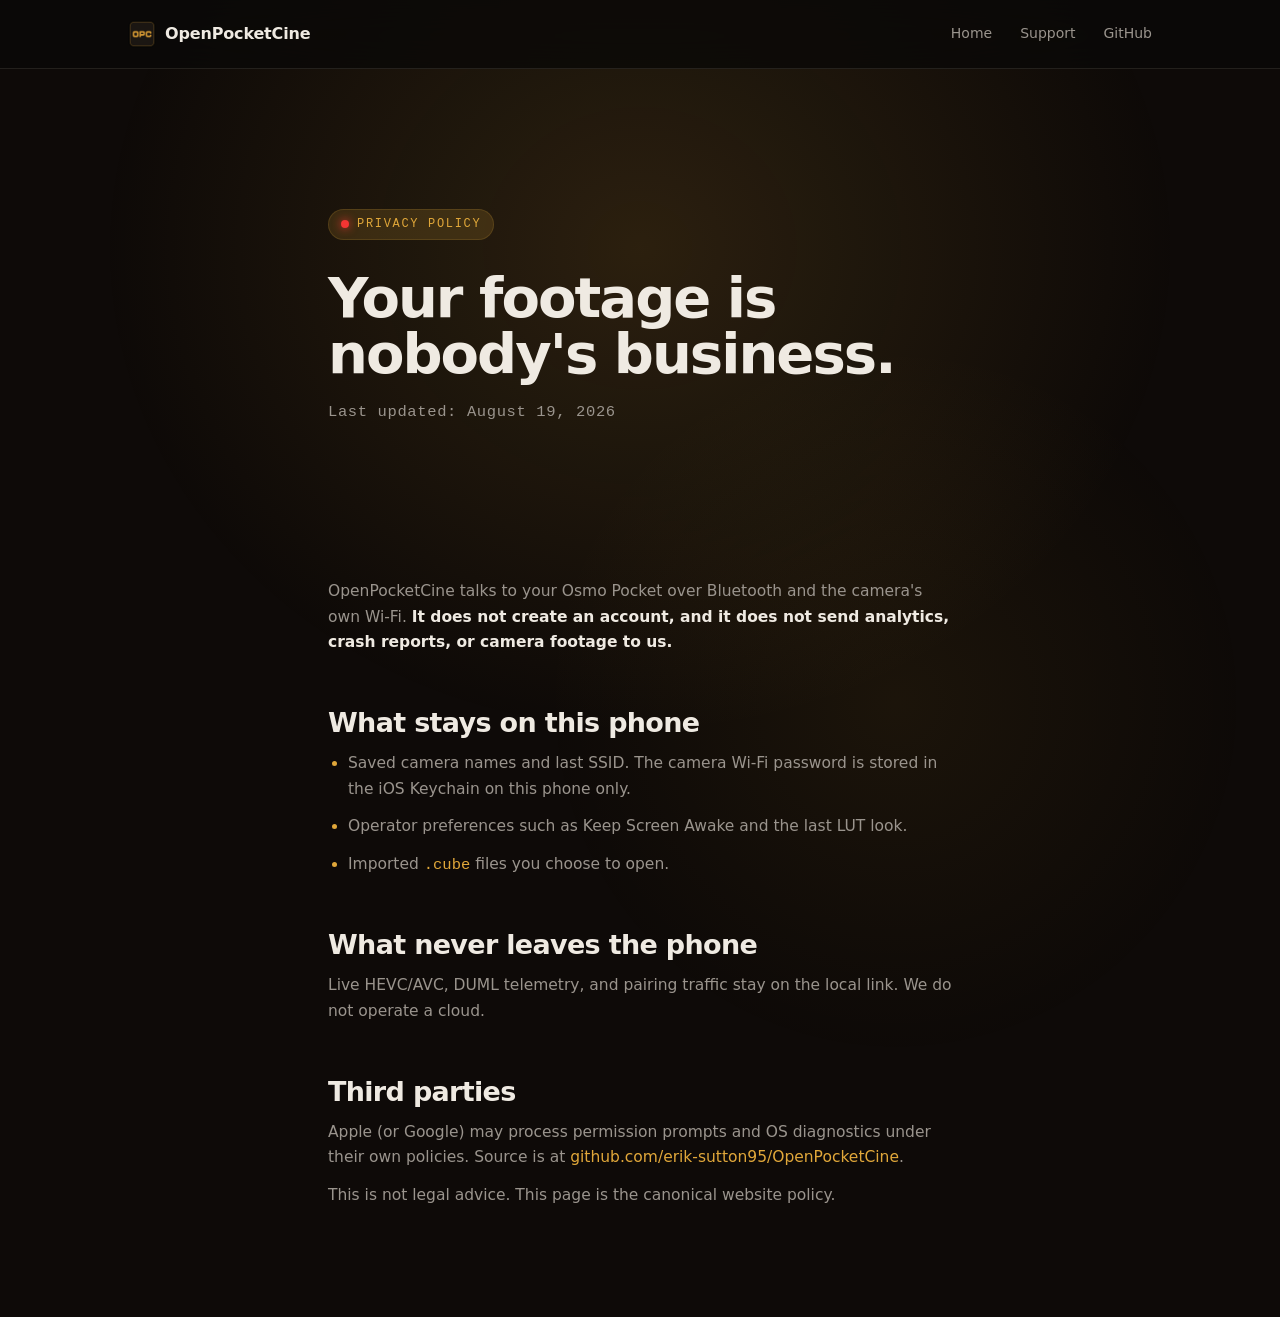
==== site/privacy/index.html @ 82a78d4b "Initial commit Apache-2.0 open-source field monitor for DJI Osmo Pocket cameras. Clean-slate public " ====
<!doctype html>
<html lang="en">
<head>
  <meta charset="utf-8">
  <meta name="viewport" content="width=device-width, initial-scale=1, viewport-fit=cover">
  <title>OpenPocketCine Privacy Policy</title>
  <meta name="description" content="OpenPocketCine collects no personal data and operates no servers. Live view stays on the camera's Wi-Fi.">
  <meta name="theme-color" content="#0A0908">
  <meta name="referrer" content="no-referrer">
  <meta http-equiv="Content-Security-Policy" content="default-src 'self'; style-src 'self' 'unsafe-inline' https://fonts.googleapis.com; font-src https://fonts.gstatic.com; img-src 'self' data:; object-src 'none'; base-uri 'self'; form-action 'none'; upgrade-insecure-requests">
  <link rel="canonical" href="https://openpocketcine.app/privacy/">
  <link rel="icon" href="../assets/icon.png">
  <link rel="preconnect" href="https://fonts.googleapis.com">
  <link rel="preconnect" href="https://fonts.gstatic.com" crossorigin>
  <link href="https://fonts.googleapis.com/css2?family=Geist:wght@400;500;600;700&amp;family=Geist+Mono:wght@400;500&amp;display=swap" rel="stylesheet">
  <link rel="stylesheet" href="../assets/app.css">
  <style>
    .legal-hero { padding: clamp(88px, 12vw, 140px) 0 clamp(28px, 4vw, 44px); }
    .legal-hero h1 { font-size: clamp(34px, 5vw, 56px); margin: 10px 0 18px; }
    .legal-updated { font: 500 13px/1.4 var(--mono); color: var(--faint); letter-spacing: .04em; }
    .legal-article { max-width: 720px; padding-bottom: clamp(64px, 9vw, 110px); }
    .legal-article h2 { font-size: clamp(21px, 2.6vw, 27px); margin: clamp(36px, 5vw, 52px) 0 14px; }
    .legal-article p, .legal-article li { color: var(--muted); font-size: 15.5px; line-height: 1.65; }
    .legal-article p + p { margin-top: 12px; }
    .legal-article strong { color: var(--ink); }
    .legal-article ul { list-style: disc; padding-left: 20px; display: flex; flex-direction: column; gap: 12px; }
    .legal-article li::marker { color: var(--accent); }
    .legal-article a { color: var(--accent); }
  </style>
</head>
<body class="support-page">
  <a class="skip-link" href="#legal-content">Skip to content</a>
  <div class="bg-glow" aria-hidden="true"></div>
  <header class="support-nav">
    <div class="container support-nav__inner">
      <a href="/" class="nav__brand" aria-label="OpenPocketCine home">
        <img src="../assets/icon.png" alt="" width="28" height="28">
        <span>OpenPocketCine</span>
      </a>
      <nav class="support-nav__links" aria-label="Page navigation">
        <a href="/">Home</a>
        <a href="/support/">Support</a>
        <a href="https://github.com/erik-sutton95/OpenPocketCine" target="_blank" rel="noopener">GitHub</a>
      </nav>
    </div>
  </header>
  <main id="legal-content">
    <section class="legal-hero">
      <div class="container legal-article">
        <span class="section-label"><span class="rec-dot"></span> Privacy Policy</span>
        <h1>Your footage is nobody's business.</h1>
        <p class="legal-updated">Last updated: August 19, 2026</p>
      </div>
    </section>
    <div class="container legal-article">
      <p>
        OpenPocketCine talks to your Osmo Pocket over Bluetooth and the camera's own Wi-Fi.
        <strong>It does not create an account, and it does not send analytics, crash reports, or
        camera footage to us.</strong>
      </p>
      <h2>What stays on this phone</h2>
      <ul>
        <li>Saved camera names and last SSID. The camera Wi-Fi password is stored in the iOS Keychain on this phone only.</li>
        <li>Operator preferences such as Keep Screen Awake and the last LUT look.</li>
        <li>Imported <code>.cube</code> files you choose to open.</li>
      </ul>
      <h2>What never leaves the phone</h2>
      <p>
        Live HEVC/AVC, DUML telemetry, and pairing traffic stay on the local link. We do not operate a cloud.
      </p>
      <h2>Third parties</h2>
      <p>
        Apple (or Google) may process permission prompts and OS diagnostics under their own policies.
        Source is at <a href="https://github.com/erik-sutton95/OpenPocketCine">github.com/erik-sutton95/OpenPocketCine</a>.
      </p>
      <p>This is not legal advice. This page is the canonical website policy.</p>
    </div>
  </main>
</body>
</html>
---- site/assets/app.css ----
/* OpenPocketCine landing - brand tokens + base styles.
  Tokens mirror ios/OpenPocketCine/Branding.swift (canonical app brand).
  No build step; this file is served as-is by GitHub Pages. */

:root {
  /* ---- Color (OKLCh, warm charcoal palette) ---- */
  --bg:         oklch(15% 0.009 62);          /* #0A0908 warm charcoal */
  --bg-deep:    oklch(10% 0.009 62);          /* deeper warm - footer */
  --surface:    oklch(23% 0.012 60);          /* #1D1813 card/device bodies */
  --surface-2:  oklch(28% 0.014 60);          /* lighter surface - phone frame */
  --ink:        oklch(94% 0.012 80);          /* #F2ECE2 warm off-white */
  --muted:      oklch(67% 0.013 72);          /* secondary text */
  --faint:      oklch(52% 0.012 68);          /* tertiary text */
  --accent:     #E0A73A;                      /* Pocket gold - SOLID only */
  --accent-soft:rgba(224, 167, 58, 0.16);     /* gold @ 16% - glows, hovers */
  --accent-faint:rgba(224, 167, 58, 0.14);    /* gold @ 14% - ambient glow */
  --rec:        oklch(63% 0.225 27);          /* REC red */

  /* ---- Liquid-glass surfaces ---- */
  --glass:        rgba(22,19,15,0.52);
  --glass-bright: rgba(40,35,28,0.55);
  --hairline:     rgba(247,239,225,0.10);
  --hairline-2:   rgba(247,239,225,0.16);
  --blur:         blur(22px) saturate(1.4);
  --blur-strong:  blur(40px) saturate(1.6);

  /* ---- Type ---- */
  --sans: 'Geist', -apple-system, 'SF Pro Text', system-ui, 'Segoe UI', sans-serif;
  --mono: 'Geist Mono', ui-monospace, 'SF Mono', Menlo, monospace;

  /* ---- Geometry ---- */
  --r-xl: 32px;
  --r-lg: 22px;
  --r-md: 16px;
  --r-sm: 11px;
  --maxw: 1120px;

  /* ---- Easing ---- */
  --ease-out: cubic-bezier(.16, 1, .3, 1);
  --ease-spring: cubic-bezier(.34, 1.56, .64, 1);

  /* ---- Cursor light-check (JS writes --mx/--my as the pointer moves) ---- */
  --mx: 50vw;
  --my: 40vh;
}

/* ---- Reset ---- */
* { box-sizing: border-box; margin: 0; padding: 0; -webkit-tap-highlight-color: transparent; }
/* No CSS smooth scrolling: it fights ScrollTrigger's pin restoration.
  app.js smooth-scrolls anchor jumps instead. */
html {
  width: 100%;
  overflow-x: hidden;
}
body {
  background: var(--bg);
  color: var(--ink);
  font-family: var(--sans);
  line-height: 1.55;
  -webkit-font-smoothing: antialiased;
  -moz-osx-font-smoothing: grayscale;
  width: 100%;
  overflow-x: hidden;
}
img, video, svg { display: block; max-width: 100%; }
a { color: inherit; text-decoration: none; }
:focus-visible { outline: 2px solid var(--accent); outline-offset: 3px; border-radius: 4px; }

/* ---- Ambient backdrop glow ---- */
.bg-glow {
  position: fixed;
  left: 0; top: -30vh;
  width: 100%; height: 180vh;
  background:
    radial-gradient(ellipse 70% 50% at 50% 32%, var(--accent-faint), transparent 60%),
    radial-gradient(ellipse 50% 40% at 70% 60%, oklch(82% 0.155 83 / .06), transparent 55%);
  pointer-events: none;
  z-index: 0;
  will-change: transform;
}

/* ---- Film grain: full-page texture, flickers like print stock ---- */
/* SVG turbulence tile; the flicker comes from stepping the tile offset so the
  pattern jumps discretely - continuous drift reads as sliding, not grain. */
.grain {
  position: fixed; inset: 0;
  background-image: url("data:image/svg+xml,%3Csvg xmlns='http://www.w3.org/2000/svg' width='240' height='240'%3E%3Cfilter id='n'%3E%3CfeTurbulence type='fractalNoise' baseFrequency='0.9' numOctaves='2' stitchTiles='stitch'/%3E%3CfeColorMatrix type='saturate' values='0'/%3E%3C/filter%3E%3Crect width='240' height='240' filter='url(%23n)'/%3E%3C/svg%3E");
  background-size: 240px 240px;
  opacity: 0.055;
  mix-blend-mode: overlay;
  pointer-events: none;
  z-index: 80;
  animation: grain-jump 0.9s steps(6) infinite;
}
@keyframes grain-jump {
  0%   { background-position: 0 0; }
  100% { background-position: 60px -60px; }
}

/* ---- Cursor light-check: a soft gold spot that follows the pointer, like
  sweeping a light over the set. Sits above content but under the nav. ---- */
.spotlight {
  position: fixed; inset: 0;
  background: radial-gradient(560px circle at var(--mx) var(--my),
    oklch(82% 0.155 83 / .07), transparent 70%);
  mix-blend-mode: screen;
  pointer-events: none;
  z-index: 81;
  opacity: 0;
  transition: opacity .6s ease;
}
body.has-pointer .spotlight { opacity: 1; }
@media (prefers-reduced-motion: reduce), (hover: none) {
  .grain { animation: none; }
  .spotlight { display: none; }
}

main,
.footer {
  position: relative;
  z-index: 1;
}

/* ---- Layout primitives ---- */
.container { width: 100%; max-width: var(--maxw); margin: 0 auto; padding: 0 clamp(20px, 5vw, 48px); }
.section { padding: clamp(52px, 7vw, 92px) 0; position: relative; }
.section--spot { padding: clamp(76px, 10vw, 132px) 0; }

/* ---- Typographic scale ---- */
h1 { font-size: clamp(40px, 7vw, 84px); line-height: 1.0; letter-spacing: -0.035em; font-weight: 700; }
h2 { font-size: clamp(30px, 4.5vw, 48px); line-height: 1.08; letter-spacing: -0.025em; font-weight: 700; }
h3 { font-size: clamp(20px, 2.4vw, 26px); line-height: 1.2; letter-spacing: -0.01em; font-weight: 600; }
.lead { font-size: clamp(17px, 2vw, 22px); color: var(--muted); max-width: 52ch; line-height: 1.5; }
.mono { font-family: var(--mono); }

/* ---- Liquid-glass utility ---- */
.glass {
  background: var(--glass);
  backdrop-filter: var(--blur);
  -webkit-backdrop-filter: var(--blur);
  border: 1px solid var(--hairline);
  box-shadow: inset 0 1px 0 rgba(255,255,255,0.06);
}
.glass--bright { background: var(--glass-bright); border-color: var(--hairline-2); }

/* ---- Accent treatments ---- */
.gold { color: var(--accent); }
.gold-glow { box-shadow: 0 0 60px var(--accent-soft); }

/* REC motif - the red dot used before section labels and on device mockups */
.rec-dot {
  display: inline-block; width: 8px; height: 8px; border-radius: 50%;
  background: var(--rec); box-shadow: 0 0 10px var(--rec); vertical-align: middle;
}

/* ---- Section label (small uppercase gold tag with REC dot) ---- */
.section-label {
  display: inline-flex; align-items: center; gap: 8px;
  font-family: var(--mono); font-size: 12px; font-weight: 500;
  letter-spacing: 0.14em; text-transform: uppercase; color: var(--accent);
  padding: 5px 12px; border-radius: 999px; border: 1px solid var(--accent-soft);
  background: var(--accent-soft);
  margin-bottom: 20px;
}

/* ================================================================ */
/* BUTTONS - morphing pills                                          */
/* Primary "arms" like a record button on hover: a REC dot grows in  */
/* and pulses while the pill stretches. Ghost slides its arrow in.   */
/* JS adds a magnetic pull toward the cursor via --tx/--ty.          */
/* ================================================================ */
.btn {
  display: inline-flex; align-items: center; gap: 8px;
  font-weight: 600; font-size: 15px; padding: 12px 22px; border-radius: 999px;
  transition:
    transform .25s var(--ease-spring),
    box-shadow .3s ease,
    background .3s ease,
    border-color .3s ease,
    padding .35s var(--ease-out);
  cursor: pointer; border: none;
  transform: translate(var(--tx, 0), var(--ty, 0));
  will-change: transform;
}
.btn--primary { background: var(--accent); color: #1a1300; }
.btn--primary:hover,
.btn--primary:focus-visible {
  box-shadow: 0 8px 34px var(--accent-soft), 0 0 0 1px oklch(88% 0.16 85);
  background: oklch(86% 0.16 85);
}
.btn--primary:active { transform: translate(var(--tx, 0), var(--ty, 0)) scale(.97); }

/* Reserve the REC dot's space at rest so hover/focus cannot change the pill's
  width and push a neighbouring CTA onto another line on touch browsers. */
.btn__rec {
  width: 10px; height: 10px; border-radius: 50%;
  background: var(--rec);
  opacity: 0;
  transition: opacity .2s ease;
  flex-shrink: 0;
}
.btn--primary:hover .btn__rec,
.btn--primary:focus-visible .btn__rec {
  opacity: 1;
  animation: rec-pulse 1.1s ease-in-out infinite;
}
@keyframes rec-pulse {
  0%, 100% { box-shadow: 0 0 0 0 rgba(220, 60, 40, 0.55); }
  50%      { box-shadow: 0 0 0 6px rgba(220, 60, 40, 0); }
}

.btn--ghost { background: transparent; color: var(--ink); border: 1px solid var(--hairline-2); }
.btn--ghost:hover,
.btn--ghost:focus-visible {
  background: var(--glass);
  backdrop-filter: var(--blur); -webkit-backdrop-filter: var(--blur);
  border-color: var(--accent-soft);
}

/* The arrow is visually hidden at rest, but its width stays reserved for the
  same no-reflow guarantee as the REC dot. */
.btn__arrow {
  display: inline-block;
  width: 1.1em; overflow: hidden;
  opacity: 0;
  transform: translateX(-6px);
  transition: opacity .25s ease, transform .3s var(--ease-out);
}
.btn--ghost:hover .btn__arrow,
.btn--ghost:focus-visible .btn__arrow {
  opacity: 1; transform: translateX(0);
}

/* Unavailable actions keep the pill silhouette while making their release
  status unmistakable. They are spans, so they cannot receive focus or clicks. */
.btn--disabled {
  background: rgba(247,239,225,0.035);
  color: var(--faint);
  border: 1px solid var(--hairline);
  cursor: not-allowed;
  transform: none;
  will-change: auto;
}
.btn--disabled:hover { background: rgba(247,239,225,0.035); border-color: var(--hairline); }
.btn__status {
  padding: 3px 7px;
  border: 1px solid var(--hairline);
  border-radius: 999px;
  color: var(--muted);
  font-family: var(--mono);
  font-size: 9px;
  font-weight: 500;
  letter-spacing: .08em;
  line-height: 1.2;
  text-transform: uppercase;
  white-space: nowrap;
}

@media (prefers-reduced-motion: reduce) {
  .btn, .btn__rec, .btn__arrow { transition: none; }
  .btn--primary:hover .btn__rec { animation: none; }
}

/* ---- Responsive helpers ---- */
.grid { display: grid; gap: 24px; }
@media (min-width: 720px) { .grid--2 { grid-template-columns: 1fr 1fr; } }
@media (min-width: 960px) { .grid--3 { grid-template-columns: repeat(3, 1fr); } }

/* ---- Nav: floating glass pill whose frame dissolves in on scroll ---- */
.nav {
  position: sticky; top: 0; z-index: 90;
  padding: 14px clamp(16px, 4vw, 40px);
  background: transparent;
  border: none;
}
.nav__inner {
  display: flex; align-items: center; justify-content: space-between;
  height: 52px; gap: 16px;
  max-width: var(--maxw); margin: 0 auto;
  position: relative;
  isolation: isolate;
  border-radius: 999px;
  padding: 0 18px;
}
.nav__inner::before {
  content: "";
  position: absolute; inset: 0;
  border-radius: 999px;
  background: var(--glass);
  backdrop-filter: var(--blur);
  -webkit-backdrop-filter: var(--blur);
  border: 1px solid var(--hairline);
  box-shadow: 0 8px 32px rgba(0,0,0,0.35);
  opacity: 0;
  transition: opacity .35s ease;
  z-index: -1;
}
.nav.scrolled .nav__inner::before { opacity: 1; }
@media (prefers-reduced-motion: reduce) {
  .nav__inner::before { transition-duration: .01ms; }
}
.nav__brand { display: flex; align-items: center; gap: 9px; font-weight: 700; letter-spacing: -0.01em; }
.nav__brand img { border-radius: 7px; }
.nav__links { display: none; gap: 24px; font-size: 14px; color: var(--muted); }
.nav__links a { position: relative; transition: color .25s ease; }
.nav__links a::after {
  content: "";
  position: absolute; left: 0; right: 100%; bottom: -4px; height: 1px;
  background: var(--accent);
  transition: right .3s var(--ease-out);
}
.nav__links a:hover { color: var(--ink); }
.nav__links a:hover::after { right: 0; }
.nav__links a,
.nav__cta a { white-space: nowrap; }
.nav__cta { display: flex; align-items: center; gap: 10px; }
.nav__github { font-size: 14px; color: var(--muted); }
.nav__github:hover { color: var(--ink); }
.nav__cta .btn { padding: 9px 16px; font-size: 14px; }
/* The complete desktop navigation needs breathing room around its intrinsic
  labels. Below this point, keep the compact brand + CTA treatment instead of
  letting individual links wrap inside the fixed-height bar. */
@media (min-width: 960px) { .nav__links { display: flex; } }
@media (max-width: 560px) { .nav__github { display: none; } }

/* ---- Footer ---- */
.footer { background: var(--bg-deep); border-top: 1px solid var(--hairline); padding: 48px 0; }
.footer__inner { display: flex; flex-direction: column; gap: 14px; }
.footer__brand { display: flex; align-items: center; gap: 9px; font-weight: 700; }
.footer__brand img { border-radius: 6px; }
.footer__meta { color: var(--muted); font-size: 14px; }
.footer__meta a:hover { color: var(--ink); }
.footer__disclaimer { color: var(--faint); font-size: 12px; line-height: 1.5; max-width: 70ch; }

/* ================================================================ */
/* SUPPORT CENTER - calm, article-first companion to the landing    */
/* ================================================================ */
.skip-link {
  position: fixed; left: 16px; top: 12px; z-index: 200;
  padding: 10px 14px; border-radius: var(--r-sm);
  background: var(--accent); color: var(--bg); font-weight: 700;
  transform: translateY(-160%); transition: transform .2s ease;
}
.skip-link:focus { transform: translateY(0); }
.support-page { scroll-behavior: smooth; }
.support-page main { overflow: hidden; }
.support-page code { font-family: var(--mono); color: var(--accent); }
.support-nav {
  position: sticky; top: 0; z-index: 100;
  background: rgba(10,9,8,.82); border-bottom: 1px solid var(--hairline);
  backdrop-filter: var(--blur); -webkit-backdrop-filter: var(--blur);
}
.support-nav__inner { min-height: 68px; display: flex; align-items: center; justify-content: space-between; gap: 20px; }
.support-nav__links { display: flex; align-items: center; gap: clamp(14px, 2.5vw, 28px); color: var(--muted); font-size: 14px; font-weight: 500; }
.support-nav__links > a:not(.btn):hover { color: var(--ink); }
.support-nav__links .btn { min-height: 40px; padding: 9px 16px; }
.support-hero { padding: clamp(88px, 12vw, 150px) 0 clamp(70px, 9vw, 110px); text-align: center; }
.support-hero__inner { display: flex; flex-direction: column; align-items: center; }
.support-hero h1 { margin: 10px 0 22px; max-width: 12ch; text-wrap: balance; }
.support-hero .lead { max-width: 68ch; }
.support-notice, .support-note {
  margin-top: 30px; max-width: 76ch; padding: 16px 18px;
  border: 1px solid var(--hairline-2); border-radius: var(--r-md);
  background: rgba(255,255,255,.025); color: var(--muted); font-size: 14px;
}
.support-notice strong, .support-note strong { color: var(--ink); }
.support-section { position: relative; padding: clamp(72px, 10vw, 120px) 0; border-top: 1px solid var(--hairline); scroll-margin-top: 68px; }
.support-section--compact { padding-top: clamp(52px, 7vw, 84px); }
.support-heading { margin-bottom: clamp(30px, 5vw, 52px); }
.support-heading h2 { margin: 7px 0 14px; max-width: 18ch; }
.support-heading .lead { max-width: 64ch; }
.support-grid { display: grid; grid-template-columns: repeat(3, minmax(0, 1fr)); gap: 14px; }
.support-card { padding: 22px; border-radius: var(--r-md); min-height: 190px; display: flex; flex-direction: column; transition: transform .25s var(--ease-out), border-color .25s ease; }
.support-card:hover { transform: translateY(-3px); border-color: var(--hairline-2); }
.support-card > span { color: var(--accent); font: 500 12px/1 var(--mono); letter-spacing: .1em; }
.support-card h3 { margin: auto 0 8px; }
.support-card p { color: var(--muted); font-size: 14px; }
.support-article { max-width: 1020px; }
.support-columns { display: grid; grid-template-columns: repeat(2, minmax(0, 1fr)); gap: clamp(28px, 6vw, 72px); }
.support-columns h3 { margin-bottom: 16px; }
.support-steps, .support-list { display: flex; flex-direction: column; gap: 17px; }
.support-steps { list-style: none; counter-reset: steps; }
.support-steps li { position: relative; padding-left: 42px; counter-increment: steps; }
.support-steps li::before { content: counter(steps); position: absolute; left: 0; top: -2px; display: grid; place-items: center; width: 27px; height: 27px; border-radius: 50%; background: var(--accent-soft); color: var(--accent); font: 600 12px/1 var(--mono); }
.support-steps strong { display: block; margin-bottom: 3px; }
.support-steps span, .support-list { color: var(--muted); font-size: 15px; }
.support-list { padding-left: 20px; }
.support-list li::marker { color: var(--accent); }
.support-callout { align-self: start; padding: 24px; border-radius: var(--r-md); }
.support-callout p { color: var(--muted); font-size: 15px; }
.support-callout p + p { margin-top: 14px; }
.support-feature-list { display: grid; grid-template-columns: repeat(2, minmax(0, 1fr)); border-top: 1px solid var(--hairline); }
.support-feature-list--three { grid-template-columns: repeat(3, minmax(0, 1fr)); }
.support-feature-list article { padding: 24px 24px 24px 0; border-bottom: 1px solid var(--hairline); }
.support-feature-list article:nth-child(even) { padding-left: 24px; border-left: 1px solid var(--hairline); }
.support-feature-list--three article:nth-child(even) { padding-left: 24px; border-left: 0; }
.support-feature-list--three article:not(:nth-child(3n+1)) { padding-left: 24px; border-left: 1px solid var(--hairline); }
.support-feature-list h3 { margin-bottom: 8px; }
.support-feature-list p { color: var(--muted); font-size: 15px; }
.support-note { max-width: none; }
.support-faq { border-top: 1px solid var(--hairline-2); }
.support-faq details { border-bottom: 1px solid var(--hairline-2); }
.support-faq summary { position: relative; cursor: pointer; list-style: none; padding: 22px 48px 22px 0; font-size: clamp(17px, 2vw, 20px); font-weight: 600; }
.support-faq summary::-webkit-details-marker { display: none; }
.support-faq summary::after { content: "+"; position: absolute; right: 8px; top: 18px; color: var(--accent); font: 400 27px/1 var(--mono); }
.support-faq details[open] summary::after { content: "−"; }
.support-faq details div { max-width: 76ch; padding: 0 48px 22px 0; color: var(--muted); }
.support-contact { text-align: center; }
.support-contact__inner { padding: clamp(38px, 7vw, 72px); border-radius: var(--r-xl); display: flex; flex-direction: column; align-items: center; }
.support-contact h2 { margin: 8px 0 12px; }
.support-contact__hint { max-width: 72ch; margin-top: 24px; color: var(--faint); font-size: 13px; }

@media (max-width: 820px) {
  .support-grid, .support-feature-list--three { grid-template-columns: repeat(2, minmax(0, 1fr)); }
  .support-feature-list--three article:not(:nth-child(3n+1)) { padding-left: 0; border-left: 0; }
  .support-feature-list--three article:nth-child(even) { padding-left: 20px; border-left: 1px solid var(--hairline); }
}
@media (max-width: 580px) {
  .support-nav__links > a:not(.btn) { display: none; }
  .support-nav__links .btn { font-size: 12px; padding: 8px 12px; }
  .support-grid, .support-columns, .support-feature-list, .support-feature-list--three { grid-template-columns: 1fr; }
  .support-card { min-height: 160px; }
  .support-feature-list article,
  .support-feature-list article:nth-child(even),
  .support-feature-list--three article:nth-child(even),
  .support-feature-list--three article:not(:nth-child(3n+1)) { padding: 20px 0; border-left: 0; }
  .support-contact__inner { border-radius: var(--r-lg); }
}
@media (prefers-reduced-motion: reduce) {
  .support-page { scroll-behavior: auto; }
  .support-card, .skip-link { transition: none; }
}

/* ================================================================ */
/* HERO - dimmed film-set backdrop, centered copy, floating monitor  */
/* ================================================================ */
.hero {
  position: relative;
  padding-top: clamp(64px, 12vh, 130px);
  text-align: center;
}

/* The set photo: heavily dimmed, warm, fading out at its bottom edge so the
  page background takes over. Sits under everything in the hero. */
.hero__backdrop {
  position: absolute;
  top: -86px;                       /* reach up behind the transparent nav */
  left: 0; right: 0;
  height: min(115vh, 1040px);
  overflow: hidden;
  pointer-events: none;
  -webkit-mask-image: linear-gradient(180deg, #000 55%, transparent 99%);
  mask-image: linear-gradient(180deg, #000 55%, transparent 99%);
}
.hero__backdrop img {
  width: 100%; height: 100%;
  object-fit: cover;
  object-position: 50% 30%;
  filter: brightness(0.38) saturate(0.82) contrast(1.04);
  transform: scale(1.02);
  will-change: transform;
}
/* Extra center falloff so the headline never fights the set lights */
.hero__backdrop::after {
  content: "";
  position: absolute; inset: 0;
  background:
    radial-gradient(ellipse 90% 62% at 50% 34%, rgba(10,9,8,0.5), transparent 72%),
    linear-gradient(180deg, rgba(10,9,8,0.6), rgba(10,9,8,0.05) 40%);
}

.hero__inner {
  position: relative; z-index: 1;
  display: flex; flex-direction: column; align-items: center;
}
.hero__inner h1 { margin: 4px 0 20px; text-wrap: balance; }
.hero__inner .lead { margin: 0 auto; }
.hero__cta { display: flex; flex-wrap: wrap; gap: 12px; margin-top: 28px; justify-content: center; }

/* The floating monitor render. JS tilts it gently toward the pointer. */
.hero__mock {
  margin-top: clamp(28px, 6vh, 64px);
  width: min(880px, 92%);
  perspective: 1100px;
}
.hero__mock img {
  width: 100%; height: auto;
  filter: drop-shadow(0 40px 80px rgba(0,0,0,0.55));
  transform: rotateX(var(--rx, 0deg)) rotateY(var(--ry, 0deg));
  transition: transform .18s ease-out;
  will-change: transform;
}
.hero__disclaimer {
  position: absolute;
  top: 12px;
  right: clamp(12px, 2vw, 28px);
  z-index: 2;
  margin: 0;
  color: var(--ink);
  opacity: .5;
  font: 500 8px/1.3 var(--mono);
  letter-spacing: .05em;
  text-transform: uppercase;
  pointer-events: none;
}
@media (prefers-reduced-motion: reduce) {
  .hero__mock img { transform: none; transition: none; }
}

/* ================================================================ */
/* SPEC TICKER - mono vocabulary strip at the hero fade boundary     */
/* ================================================================ */
.ticker {
  position: relative;
  overflow: hidden;
  padding: 18px 0;
  border-top: 1px solid var(--hairline);
  border-bottom: 1px solid var(--hairline);
  -webkit-mask-image: linear-gradient(90deg, transparent, #000 12%, #000 88%, transparent);
  mask-image: linear-gradient(90deg, transparent, #000 12%, #000 88%, transparent);
}
.ticker__track {
  display: flex;
  width: max-content;
  animation: ticker-roll 36s linear infinite;
}
.ticker__group {
  display: flex; align-items: center;
  font-family: var(--mono); font-size: 13px; letter-spacing: 0.12em;
  text-transform: uppercase; color: var(--faint);
  white-space: nowrap;
}
.ticker__group span { padding: 0 18px; }
.ticker__group i {
  width: 5px; height: 5px; border-radius: 50%;
  background: var(--accent); opacity: 0.55;
}
@keyframes ticker-roll {
  from { transform: translateX(0); }
  to   { transform: translateX(-50%); }
}
.ticker:hover .ticker__track { animation-play-state: paused; }
@media (prefers-reduced-motion: reduce) {
  .ticker__track { animation: none; }
}

/* ================================================================ */
/* STATEMENT - giant line, words expose on scroll like a print       */
/* coming up in the developer tray                                   */
/* ================================================================ */
.statement {
  padding: clamp(76px, 11vw, 148px) 0;
}
.statement__text {
  max-width: 17ch;
  margin: 0 auto;
  padding: 0 clamp(20px, 5vw, 48px);
  font-size: clamp(34px, 6.4vw, 76px);
  line-height: 1.12;
  letter-spacing: -0.03em;
  font-weight: 700;
  text-align: center;
  text-wrap: balance;
}
.statement__text .w { display: inline-block; }
/* JS dims the words and lifts them back per-scroll; without JS they read
  at full strength. The gold words carry the payoff. */
.statement__text .w--gold { color: var(--accent); }

/* ================================================================ */
/* FIELD NOTES - quiet reactions scattered through the feature tour */
/* ================================================================ */
.field-note { padding: clamp(12px, 2.5vw, 30px) 0; }
.field-note .container { display: flex; }
.field-note--left .field-note__quote {
  margin-left: clamp(0px, 4vw, 64px);
  margin-right: auto;
}
.field-note--right .field-note__quote {
  margin-right: clamp(0px, 6vw, 96px);
  margin-left: auto;
}
.field-note__quote {
  width: min(520px, 78vw);
  padding-left: clamp(14px, 2vw, 20px);
  border-left: 1px solid var(--hairline-2);
}
.field-note blockquote {
  color: var(--faint);
  font: 400 clamp(14px, 1.35vw, 17px)/1.6 var(--mono);
  letter-spacing: .01em;
}
.field-note figcaption {
  margin-top: 9px;
  color: var(--accent);
  font: 600 10px/1.4 var(--mono);
  letter-spacing: .13em;
  opacity: .7;
  text-transform: uppercase;
}
.field-note figcaption a {
  text-decoration: underline;
  text-decoration-color: transparent;
  text-underline-offset: 4px;
  transition: opacity .2s ease, text-decoration-color .2s ease;
}
.field-note figcaption a:hover,
.field-note figcaption a:focus-visible {
  opacity: 1;
  text-decoration-color: currentColor;
}
@media (max-width: 560px) {
  .field-note { padding: 10px 0; }
  .field-note__quote { width: 100%; }
  .field-note--left .field-note__quote,
  .field-note--right .field-note__quote { margin-right: 0; margin-left: 0; }
}

/* ================================================================ */
/* IPAD SHOWCASE - the transparent 11-inch render gets open space    */
/* instead of another card, keeping the monitor image in focus.      */
/* ================================================================ */
.ipad-showcase {
  position: relative;
  overflow: clip;
  isolation: isolate;
  padding-top: clamp(64px, 9vw, 116px);
  padding-bottom: clamp(70px, 10vw, 128px);
}
.ipad-showcase::before {
  content: "";
  position: absolute;
  z-index: -1;
  left: 50%;
  bottom: clamp(20px, 3vw, 48px);
  width: min(1060px, 94vw);
  height: 58%;
  transform: translateX(-50%);
  background: radial-gradient(ellipse at center,
    oklch(82% 0.155 83 / .11), transparent 68%);
  pointer-events: none;
}
.ipad-showcase__inner {
  display: flex;
  flex-direction: column;
  align-items: center;
}
.ipad-showcase__copy {
  display: flex;
  flex-direction: column;
  align-items: center;
  text-align: center;
}
.ipad-showcase__copy h2 {
  max-width: 15ch;
  margin: 4px 0 16px;
  text-wrap: balance;
}
.ipad-showcase__copy .lead {
  max-width: 50ch;
}
.ipad-showcase__visual {
  width: min(1180px, 112vw);
  margin-top: clamp(24px, 4vw, 50px);
  flex: 0 0 auto;
}
.ipad-showcase__visual img {
  width: 100%;
  height: auto;
  filter: drop-shadow(0 40px 72px rgba(0,0,0,.55));
}
@media (max-width: 560px) {
  .ipad-showcase {
    padding-top: 54px;
    padding-bottom: 58px;
  }
  .ipad-showcase__visual {
    width: 122vw;
    margin-top: 18px;
  }
}

/* ================================================================ */
/* FEATURE ROWS - copy + real device render, scroll-revealed         */
/* ================================================================ */
.feat-row { align-items: center; }
.feat-row__copy h2 { margin: 4px 0 16px; }
.feat-row__visual {
  display: flex; align-items: center; justify-content: center;
  min-height: 220px;
}
.feat-row__visual img {
  width: 100%; max-width: 640px; height: auto;
  filter: drop-shadow(0 30px 60px rgba(0,0,0,0.5));
}
.frameio-lockup {
  display: inline-flex;
  align-items: center;
  gap: 9px;
  margin-top: 24px;
  padding: 9px 14px 9px 10px;
  border: 1px solid rgba(91,83,255,0.28);
  border-radius: 999px;
  background: rgba(91,83,255,0.08);
  font-size: 17px;
  font-weight: 600;
  letter-spacing: -0.02em;
  transition: background .25s ease, border-color .25s ease, transform .25s var(--ease-out);
}
.frameio-lockup img { width: 26px; height: 26px; }
.frameio-lockup:hover {
  background: rgba(91,83,255,0.14);
  border-color: rgba(91,83,255,0.42);
  transform: translateY(-1px);
}
/* The watch render is near-square; full row width would oversize it. */
.feat-row__visual--watch img { max-width: min(420px, 80%); }
@media (min-width: 900px) { .feat-row--reverse .feat-row__copy { order: 2; } }

/* ================================================================ */
/* JOURNEY - pinned view-assist showcase with real renders           */
/* Three assist shots crossfade in a fixed stage while side panels   */
/* explain each one. Falls back to a static stack without JS/motion. */
/* ================================================================ */
.journey {
  position: relative;
  height: 420vh;   /* four assist holds, with a short transition between each */
}
.journey__pin {
  position: relative;
  height: 100vh;
  width: 100%;
  display: flex; flex-direction: column;
  align-items: center; justify-content: center;
  gap: clamp(12px, 2.5vh, 28px);
  overflow: hidden;
  padding: 0 clamp(20px, 5vw, 48px);
}
.journey__stage {
  position: relative;
  /* The 110vh width cap translates to a 62vh-tall 16:9 frame, leaving room
    for the active caption even on short landscape screens. */
  width: min(980px, 92vw, 110vh);
  aspect-ratio: 16 / 9;
  z-index: 2;
}
.journey__shot {
  position: absolute; inset: 0;
  width: 100%; height: 100%;
  object-fit: contain;
  opacity: 0;
  filter: drop-shadow(0 34px 70px rgba(0,0,0,0.55));
  will-change: opacity, transform;
}
.journey__shot.is-active { opacity: 1; }

/* Captions sit centered under the stage; the slot reserves height so the
  swap never shifts layout. */
.journey__panels {
  position: relative;
  width: min(92vw, 600px);
  min-height: 11.5em;
  z-index: 3;
  pointer-events: none;
}
.journey__panel {
  position: absolute;
  inset: 0 0 auto;
  text-align: center;
  opacity: 0;
  transform: translateY(14px);
  transition: opacity .45s ease, transform .45s var(--ease-out);
}
.journey__panel.is-active { opacity: 1; transform: translateY(0); }
.journey__panel h2 { margin: 4px 0 10px; font-size: clamp(24px, 2.8vw, 34px); }
.journey__panel .lead { font-size: clamp(15px, 1.7vw, 18px); margin: 0 auto; }
.journey__panel .section-label { margin-bottom: 12px; }

/* ---- No-JS / reduced-motion fallback: static stacked showcase ---- */
.journey--static { height: auto; }
.journey--static .journey__pin {
  height: auto; overflow: visible;
  flex-direction: column; gap: 40px;
  padding: clamp(42px, 7vw, 76px) clamp(20px, 5vw, 48px);
}
.journey--static .journey__stage {
  width: 100%; max-width: 720px; aspect-ratio: auto;
  display: flex; flex-direction: column; gap: 24px;
}
.journey--static .journey__shot { position: relative; opacity: 1; height: auto; margin-top: 36px; }
.journey--static .journey__shot:first-child { margin-top: 0; }
.journey--static .journey__panels {
  position: relative; inset: auto; min-height: 0;
  display: flex; flex-direction: column; gap: 40px;
}
.journey--static .journey__panel {
  position: relative; inset: auto;
  opacity: 1; transform: none;
}

/* ================================================================ */
/* SPOTLIGHT SECTIONS                                                */
/* ================================================================ */
.spot { position: relative; }
.spot__glow {
  position: absolute; top: -10%; left: 50%; transform: translateX(-50%);
  width: 80%; height: 70%;
  background: radial-gradient(ellipse, var(--accent-soft), transparent 70%);
  pointer-events: none;
}

/* Glass feature cards: cursor-tracking border sheen via --cx/--cy (JS). */
.feat {
  padding: 24px; border-radius: var(--r-md);
  position: relative;
  transition: transform .3s var(--ease-spring), box-shadow .3s ease;
}
.feat::before {
  content: "";
  position: absolute; inset: -1px;
  border-radius: inherit;
  background: radial-gradient(220px circle at var(--cx, 50%) var(--cy, 50%),
    oklch(82% 0.155 83 / .28), transparent 65%);
  opacity: 0;
  transition: opacity .35s ease;
  pointer-events: none;
  /* Show the gradient only as a 1px ring */
  padding: 1px;
  -webkit-mask: linear-gradient(#000 0 0) content-box, linear-gradient(#000 0 0);
  -webkit-mask-composite: xor;
  mask: linear-gradient(#000 0 0) content-box, linear-gradient(#000 0 0);
  mask-composite: exclude;
}
.feat:hover { transform: translateY(-3px); box-shadow: 0 12px 40px rgba(0,0,0,0.3); }
.feat:hover::before { opacity: 1; }
.feat h3 { margin-bottom: 8px; }
.feat p { color: var(--muted); font-size: 15px; }

/* ---- Open-source spotlight ---- */
.spot-oss__inner { text-align: center; display: flex; flex-direction: column; align-items: center; }
.spot-oss__inner .lead { margin-bottom: 24px; }

/* ---- Ticks + badges ---- */
.ticks { list-style: none; display: flex; flex-direction: column; gap: 10px; margin-top: 12px; }
.ticks li { display: flex; align-items: center; justify-content: space-between; gap: 12px; }
.ticks--cameras li { align-items: flex-start; }
.ticks--cameras li > :first-child { min-width: 0; }
.ticks--cameras .badge { flex-shrink: 0; margin-top: 2px; }
.badge {
  font-family: var(--mono); font-size: 11px; padding: 2px 9px; border-radius: 999px;
  background: var(--accent-soft); color: var(--accent); border: 1px solid var(--accent-soft);
}
.badge--soon { background: transparent; color: var(--muted); border-color: var(--hairline-2); }

/* ---- Final CTA ---- */
.cta-final { text-align: center; display: flex; flex-direction: column; align-items: center; }
.cta-final h2 { margin-bottom: 12px; }
.cta-final .hero__cta { margin-top: 24px; }
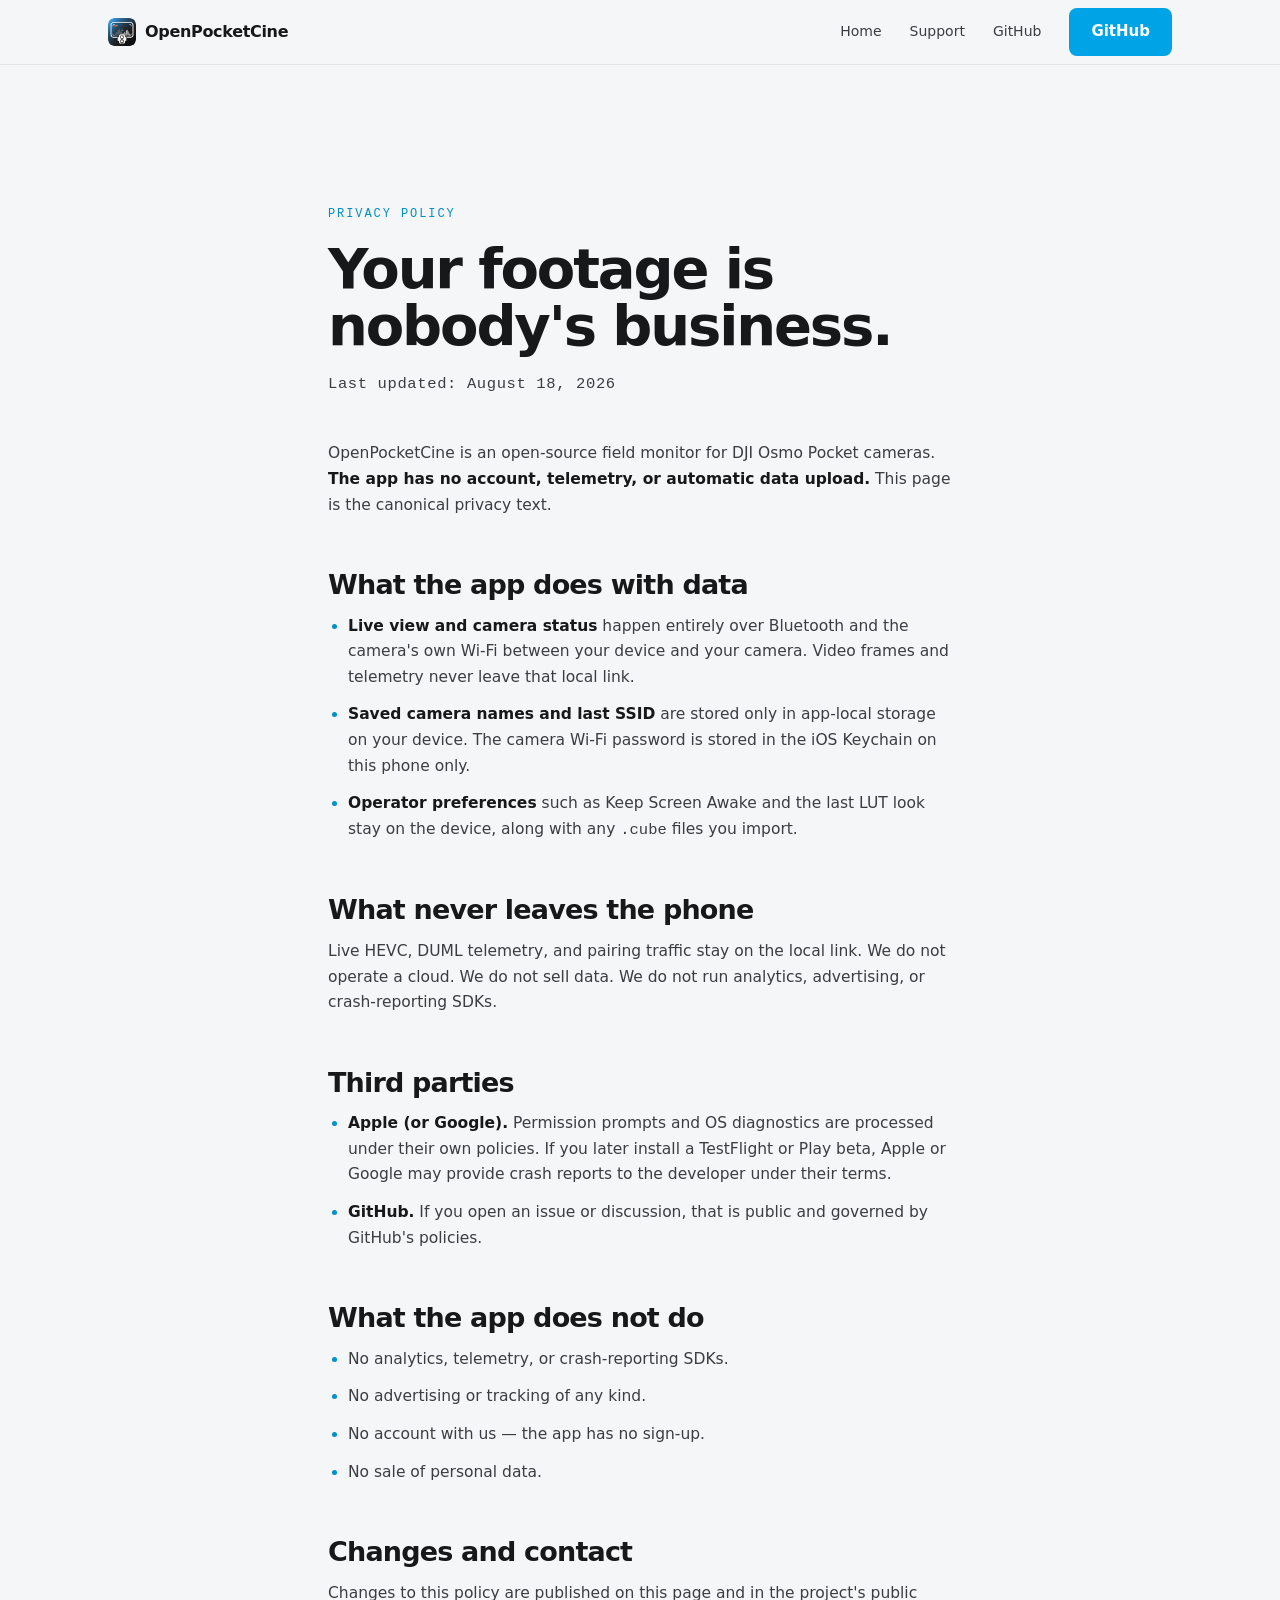
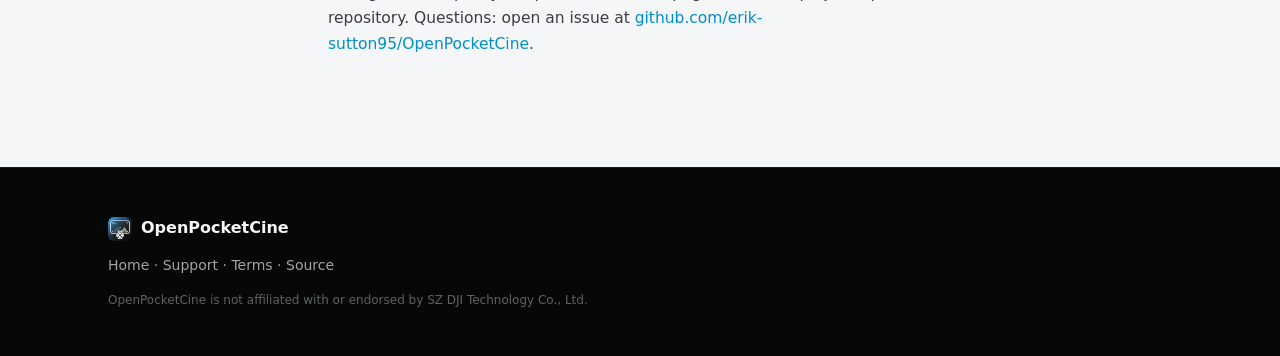
==== commit e1e84c4f: "feat: rebuild openpocketcine.app around field mocks (#14) Replace the current landing with field iPh" ====
--- a/site/privacy/index.html
+++ b/site/privacy/index.html
@@ -4,19 +4,25 @@
   <meta charset="utf-8">
   <meta name="viewport" content="width=device-width, initial-scale=1, viewport-fit=cover">
   <title>OpenPocketCine Privacy Policy</title>
-  <meta name="description" content="OpenPocketCine collects no personal data and operates no servers. Live view stays on the camera's Wi-Fi.">
-  <meta name="theme-color" content="#0A0908">
+  <meta name="description" content="OpenPocketCine collects no personal data and operates no servers. Camera control and live view stay on your local network.">
+  <meta name="theme-color" content="#141414">
   <meta name="referrer" content="no-referrer">
   <meta http-equiv="Content-Security-Policy" content="default-src 'self'; style-src 'self' 'unsafe-inline' https://fonts.googleapis.com; font-src https://fonts.gstatic.com; img-src 'self' data:; object-src 'none'; base-uri 'self'; form-action 'none'; upgrade-insecure-requests">
   <link rel="canonical" href="https://openpocketcine.app/privacy/">
+  <meta property="og:type" content="website">
+  <meta property="og:title" content="OpenPocketCine Privacy Policy">
+  <meta property="og:description" content="No telemetry or automatic uploads. Live view stays on the local link.">
+  <meta property="og:url" content="https://openpocketcine.app/privacy/">
   <link rel="icon" href="../assets/icon.png">
+  <link rel="apple-touch-icon" href="../assets/icon.png">
   <link rel="preconnect" href="https://fonts.googleapis.com">
   <link rel="preconnect" href="https://fonts.gstatic.com" crossorigin>
-  <link href="https://fonts.googleapis.com/css2?family=Geist:wght@400;500;600;700&amp;family=Geist+Mono:wght@400;500&amp;display=swap" rel="stylesheet">
+  <link href="https://fonts.googleapis.com/css2?family=IBM+Plex+Mono:wght@400;500&amp;family=IBM+Plex+Sans:wght@400;500;600&amp;family=Sora:wght@500;600;700&amp;display=swap" rel="stylesheet">
   <link rel="stylesheet" href="../assets/app.css">
   <style>
     .legal-hero { padding: clamp(88px, 12vw, 140px) 0 clamp(28px, 4vw, 44px); }
     .legal-hero h1 { font-size: clamp(34px, 5vw, 56px); margin: 10px 0 18px; }
+    .legal-hero .legal-article { padding-bottom: 0; }
     .legal-updated { font: 500 13px/1.4 var(--mono); color: var(--faint); letter-spacing: .04em; }
     .legal-article { max-width: 720px; padding-bottom: clamp(64px, 9vw, 110px); }
     .legal-article h2 { font-size: clamp(21px, 2.6vw, 27px); margin: clamp(36px, 5vw, 52px) 0 14px; }
@@ -26,11 +32,13 @@
     .legal-article ul { list-style: disc; padding-left: 20px; display: flex; flex-direction: column; gap: 12px; }
     .legal-article li::marker { color: var(--accent); }
     .legal-article a { color: var(--accent); }
+    .legal-article a:hover { text-decoration: underline; }
   </style>
 </head>
 <body class="support-page">
   <a class="skip-link" href="#legal-content">Skip to content</a>
-  <div class="bg-glow" aria-hidden="true"></div>
+
+
   <header class="support-nav">
     <div class="container support-nav__inner">
       <a href="/" class="nav__brand" aria-label="OpenPocketCine home">
@@ -41,40 +49,88 @@
         <a href="/">Home</a>
         <a href="/support/">Support</a>
         <a href="https://github.com/erik-sutton95/OpenPocketCine" target="_blank" rel="noopener">GitHub</a>
+        <a class="btn btn--primary" href="https://github.com/erik-sutton95/OpenPocketCine" target="_blank" rel="noopener"><span class="btn__rec" aria-hidden="true"></span>GitHub</a>
       </nav>
     </div>
   </header>
+
   <main id="legal-content">
     <section class="legal-hero">
       <div class="container legal-article">
-        <span class="section-label"><span class="rec-dot"></span> Privacy Policy</span>
+        <span class="kicker">Privacy policy</span>
         <h1>Your footage is nobody's business.</h1>
-        <p class="legal-updated">Last updated: August 19, 2026</p>
+        <p class="legal-updated">Last updated: August 18, 2026</p>
       </div>
     </section>
+
     <div class="container legal-article">
       <p>
-        OpenPocketCine talks to your Osmo Pocket over Bluetooth and the camera's own Wi-Fi.
-        <strong>It does not create an account, and it does not send analytics, crash reports, or
-        camera footage to us.</strong>
+        OpenPocketCine is an open-source field monitor for DJI Osmo Pocket cameras.
+        <strong>The app has no account, telemetry, or automatic data upload.</strong>
+        This page is the canonical privacy text.
       </p>
-      <h2>What stays on this phone</h2>
+
+      <h2>What the app does with data</h2>
       <ul>
-        <li>Saved camera names and last SSID. The camera Wi-Fi password is stored in the iOS Keychain on this phone only.</li>
-        <li>Operator preferences such as Keep Screen Awake and the last LUT look.</li>
-        <li>Imported <code>.cube</code> files you choose to open.</li>
+        <li>
+          <strong>Live view and camera status</strong> happen entirely over Bluetooth and the
+          camera's own Wi-Fi between your device and your camera. Video frames and telemetry
+          never leave that local link.
+        </li>
+        <li>
+          <strong>Saved camera names and last SSID</strong> are stored only in app-local storage
+          on your device. The camera Wi-Fi password is stored in the iOS Keychain on this phone
+          only.
+        </li>
+        <li>
+          <strong>Operator preferences</strong> such as Keep Screen Awake and the last LUT look
+          stay on the device, along with any <span class="mono">.cube</span> files you import.
+        </li>
       </ul>
+
       <h2>What never leaves the phone</h2>
       <p>
-        Live HEVC/AVC, DUML telemetry, and pairing traffic stay on the local link. We do not operate a cloud.
+        Live HEVC, DUML telemetry, and pairing traffic stay on the local link. We do not operate
+        a cloud. We do not sell data. We do not run analytics, advertising, or crash-reporting
+        SDKs.
       </p>
+
       <h2>Third parties</h2>
+      <ul>
+        <li>
+          <strong>Apple (or Google).</strong> Permission prompts and OS diagnostics are processed
+          under their own policies. If you later install a TestFlight or Play beta, Apple or
+          Google may provide crash reports to the developer under their terms.
+        </li>
+        <li>
+          <strong>GitHub.</strong> If you open an issue or discussion, that is public and governed
+          by GitHub's policies.
+        </li>
+      </ul>
+
+      <h2>What the app does not do</h2>
+      <ul>
+        <li>No analytics, telemetry, or crash-reporting SDKs.</li>
+        <li>No advertising or tracking of any kind.</li>
+        <li>No account with us &mdash; the app has no sign-up.</li>
+        <li>No sale of personal data.</li>
+      </ul>
+
+      <h2>Changes and contact</h2>
       <p>
-        Apple (or Google) may process permission prompts and OS diagnostics under their own policies.
-        Source is at <a href="https://github.com/erik-sutton95/OpenPocketCine">github.com/erik-sutton95/OpenPocketCine</a>.
+        Changes to this policy are published on this page and in the project's public repository.
+        Questions: open an issue at
+        <a href="https://github.com/erik-sutton95/OpenPocketCine" target="_blank" rel="noopener">github.com/erik-sutton95/OpenPocketCine</a>.
       </p>
-      <p>This is not legal advice. This page is the canonical website policy.</p>
     </div>
   </main>
+
+  <footer class="footer">
+    <div class="container footer__inner">
+      <div class="footer__brand"><img src="../assets/icon.png" alt="" width="24" height="24"><span>OpenPocketCine</span></div>
+      <p class="footer__meta"><a href="/">Home</a> · <a href="/support/">Support</a> · <a href="/terms/">Terms</a> · <a href="https://github.com/erik-sutton95/OpenPocketCine" target="_blank" rel="noopener">Source</a></p>
+      <p class="footer__disclaimer">OpenPocketCine is not affiliated with or endorsed by SZ DJI Technology Co., Ltd.</p>
+    </div>
+  </footer>
 </body>
 </html>
--- a/site/assets/app.css
+++ b/site/assets/app.css
@@ -1,378 +1,299 @@
-/* OpenPocketCine landing - brand tokens + base styles.
-  Tokens mirror ios/OpenPocketCine/Branding.swift (canonical app brand).
-  No build step; this file is served as-is by GitHub Pages. */
+/* OpenPocketCine landing — DJI product-page bands, not the OpenZCine film set.
+   Tokens: Night / Paper / Sky. No build step; GitHub Pages serves this as-is. */
 
 :root {
-  /* ---- Color (OKLCh, warm charcoal palette) ---- */
-  --bg:         oklch(15% 0.009 62);          /* #0A0908 warm charcoal */
-  --bg-deep:    oklch(10% 0.009 62);          /* deeper warm - footer */
-  --surface:    oklch(23% 0.012 60);          /* #1D1813 card/device bodies */
-  --surface-2:  oklch(28% 0.014 60);          /* lighter surface - phone frame */
-  --ink:        oklch(94% 0.012 80);          /* #F2ECE2 warm off-white */
-  --muted:      oklch(67% 0.013 72);          /* secondary text */
-  --faint:      oklch(52% 0.012 68);          /* tertiary text */
-  --accent:     #E0A73A;                      /* Pocket gold - SOLID only */
-  --accent-soft:rgba(224, 167, 58, 0.16);     /* gold @ 16% - glows, hovers */
-  --accent-faint:rgba(224, 167, 58, 0.14);    /* gold @ 14% - ambient glow */
-  --rec:        oklch(63% 0.225 27);          /* REC red */
-
-  /* ---- Liquid-glass surfaces ---- */
-  --glass:        rgba(22,19,15,0.52);
-  --glass-bright: rgba(40,35,28,0.55);
-  --hairline:     rgba(247,239,225,0.10);
-  --hairline-2:   rgba(247,239,225,0.16);
-  --blur:         blur(22px) saturate(1.4);
-  --blur-strong:  blur(40px) saturate(1.6);
-
-  /* ---- Type ---- */
-  --sans: 'Geist', -apple-system, 'SF Pro Text', system-ui, 'Segoe UI', sans-serif;
-  --mono: 'Geist Mono', ui-monospace, 'SF Mono', Menlo, monospace;
-
-  /* ---- Geometry ---- */
-  --r-xl: 32px;
-  --r-lg: 22px;
-  --r-md: 16px;
-  --r-sm: 11px;
-  --maxw: 1120px;
-
-  /* ---- Easing ---- */
+  --sky:        #00A3E6;
+  --sky-deep:   #008FC9;
+  --sky-soft:   rgba(0, 163, 230, 0.14);
+  --rec:        #D1333B;
+  --night:      #0B0B0B;
+  --dji-black:  #141414;
+  --paper:      #F4F6F7;
+  --paper-2:    #FFFFFF;
+  --ink-dark:   #16181A;
+  --titan:      #5E6262;
+  --silver:     #A0A5A5;
+
+  --bg:         var(--night);
+  --bg-deep:    #070707;
+  --surface:    #1C1C1C;
+  --ink:        #F4F6F8;
+  --muted:      var(--silver);
+  --faint:      var(--titan);
+  --accent:     var(--sky);
+  --accent-soft:var(--sky-soft);
+  --hairline:   rgba(244, 246, 248, 0.12);
+  --hairline-2: rgba(244, 246, 248, 0.2);
+
+  --sans: 'IBM Plex Sans', -apple-system, 'SF Pro Text', system-ui, sans-serif;
+  --display: 'Sora', 'IBM Plex Sans', system-ui, sans-serif;
+  --mono: 'IBM Plex Mono', ui-monospace, 'SF Mono', Menlo, monospace;
+
+  --r-xl: 20px;
+  --r-lg: 14px;
+  --r-md: 10px;
+  --r-sm: 6px;
+  --maxw: 1160px;
   --ease-out: cubic-bezier(.16, 1, .3, 1);
-  --ease-spring: cubic-bezier(.34, 1.56, .64, 1);
-
-  /* ---- Cursor light-check (JS writes --mx/--my as the pointer moves) ---- */
+  --nav-h: 64px;
   --mx: 50vw;
   --my: 40vh;
 }
 
-/* ---- Reset ---- */
+.band--dark {
+  --bg: var(--night);
+  --surface: #1C1C1C;
+  --ink: #F4F6F8;
+  --muted: var(--silver);
+  --faint: var(--titan);
+  --accent: var(--sky);
+  --accent-soft: var(--sky-soft);
+  --hairline: rgba(244, 246, 248, 0.12);
+  --hairline-2: rgba(244, 246, 248, 0.2);
+  background: var(--bg);
+  color: var(--ink);
+}
+
+.band--light {
+  --bg: var(--paper);
+  --surface: var(--paper-2);
+  --ink: var(--ink-dark);
+  --muted: var(--titan);
+  --faint: #8A9090;
+  --accent: var(--sky-deep);
+  --accent-soft: rgba(0, 143, 201, 0.12);
+  --hairline: rgba(22, 24, 26, 0.10);
+  --hairline-2: rgba(22, 24, 26, 0.16);
+  background: var(--bg);
+  color: var(--ink);
+}
+
 * { box-sizing: border-box; margin: 0; padding: 0; -webkit-tap-highlight-color: transparent; }
-/* No CSS smooth scrolling: it fights ScrollTrigger's pin restoration.
-  app.js smooth-scrolls anchor jumps instead. */
-html {
-  width: 100%;
-  overflow-x: hidden;
-}
+html { width: 100%; overflow-x: clip; }
 body {
-  background: var(--bg);
+  background: var(--night);
   color: var(--ink);
   font-family: var(--sans);
   line-height: 1.55;
   -webkit-font-smoothing: antialiased;
-  -moz-osx-font-smoothing: grayscale;
   width: 100%;
-  overflow-x: hidden;
+  overflow-x: clip;
 }
 img, video, svg { display: block; max-width: 100%; }
 a { color: inherit; text-decoration: none; }
-:focus-visible { outline: 2px solid var(--accent); outline-offset: 3px; border-radius: 4px; }
-
-/* ---- Ambient backdrop glow ---- */
-.bg-glow {
-  position: fixed;
-  left: 0; top: -30vh;
-  width: 100%; height: 180vh;
-  background:
-    radial-gradient(ellipse 70% 50% at 50% 32%, var(--accent-faint), transparent 60%),
-    radial-gradient(ellipse 50% 40% at 70% 60%, oklch(82% 0.155 83 / .06), transparent 55%);
-  pointer-events: none;
-  z-index: 0;
-  will-change: transform;
-}
-
-/* ---- Film grain: full-page texture, flickers like print stock ---- */
-/* SVG turbulence tile; the flicker comes from stepping the tile offset so the
-  pattern jumps discretely - continuous drift reads as sliding, not grain. */
-.grain {
-  position: fixed; inset: 0;
-  background-image: url("data:image/svg+xml,%3Csvg xmlns='http://www.w3.org/2000/svg' width='240' height='240'%3E%3Cfilter id='n'%3E%3CfeTurbulence type='fractalNoise' baseFrequency='0.9' numOctaves='2' stitchTiles='stitch'/%3E%3CfeColorMatrix type='saturate' values='0'/%3E%3C/filter%3E%3Crect width='240' height='240' filter='url(%23n)'/%3E%3C/svg%3E");
-  background-size: 240px 240px;
-  opacity: 0.055;
-  mix-blend-mode: overlay;
-  pointer-events: none;
-  z-index: 80;
-  animation: grain-jump 0.9s steps(6) infinite;
-}
-@keyframes grain-jump {
-  0%   { background-position: 0 0; }
-  100% { background-position: 60px -60px; }
-}
-
-/* ---- Cursor light-check: a soft gold spot that follows the pointer, like
-  sweeping a light over the set. Sits above content but under the nav. ---- */
-.spotlight {
-  position: fixed; inset: 0;
-  background: radial-gradient(560px circle at var(--mx) var(--my),
-    oklch(82% 0.155 83 / .07), transparent 70%);
-  mix-blend-mode: screen;
-  pointer-events: none;
-  z-index: 81;
-  opacity: 0;
-  transition: opacity .6s ease;
-}
-body.has-pointer .spotlight { opacity: 1; }
-@media (prefers-reduced-motion: reduce), (hover: none) {
-  .grain { animation: none; }
-  .spotlight { display: none; }
-}
-
-main,
-.footer {
-  position: relative;
-  z-index: 1;
-}
-
-/* ---- Layout primitives ---- */
+:focus-visible { outline: 2px solid var(--sky); outline-offset: 3px; }
+
 .container { width: 100%; max-width: var(--maxw); margin: 0 auto; padding: 0 clamp(20px, 5vw, 48px); }
-.section { padding: clamp(52px, 7vw, 92px) 0; position: relative; }
-.section--spot { padding: clamp(76px, 10vw, 132px) 0; }
-
-/* ---- Typographic scale ---- */
-h1 { font-size: clamp(40px, 7vw, 84px); line-height: 1.0; letter-spacing: -0.035em; font-weight: 700; }
-h2 { font-size: clamp(30px, 4.5vw, 48px); line-height: 1.08; letter-spacing: -0.025em; font-weight: 700; }
-h3 { font-size: clamp(20px, 2.4vw, 26px); line-height: 1.2; letter-spacing: -0.01em; font-weight: 600; }
-.lead { font-size: clamp(17px, 2vw, 22px); color: var(--muted); max-width: 52ch; line-height: 1.5; }
-.mono { font-family: var(--mono); }
-
-/* ---- Liquid-glass utility ---- */
-.glass {
-  background: var(--glass);
-  backdrop-filter: var(--blur);
-  -webkit-backdrop-filter: var(--blur);
-  border: 1px solid var(--hairline);
-  box-shadow: inset 0 1px 0 rgba(255,255,255,0.06);
-}
-.glass--bright { background: var(--glass-bright); border-color: var(--hairline-2); }
-
-/* ---- Accent treatments ---- */
-.gold { color: var(--accent); }
-.gold-glow { box-shadow: 0 0 60px var(--accent-soft); }
-
-/* REC motif - the red dot used before section labels and on device mockups */
-.rec-dot {
-  display: inline-block; width: 8px; height: 8px; border-radius: 50%;
-  background: var(--rec); box-shadow: 0 0 10px var(--rec); vertical-align: middle;
-}
-
-/* ---- Section label (small uppercase gold tag with REC dot) ---- */
+.container--wide { max-width: 1360px; }
+.section { padding: clamp(72px, 9vw, 120px) 0; position: relative; }
+.section--spot { padding: clamp(88px, 11vw, 148px) 0; }
+
+h1, h2 {
+  font-family: var(--display);
+  font-weight: 600;
+}
+h1 { font-size: clamp(40px, 6.4vw, 80px); line-height: 1.02; letter-spacing: -0.038em; }
+h2 { font-size: clamp(28px, 4vw, 46px); line-height: 1.1; letter-spacing: -0.03em; }
+h3 { font-size: clamp(20px, 2.2vw, 24px); line-height: 1.25; letter-spacing: -0.02em; font-weight: 600; }
+.lead {
+  font-size: clamp(16px, 1.8vw, 20px);
+  color: var(--muted);
+  max-width: 48ch;
+  line-height: 1.55;
+}
+.mono { font-family: var(--mono); white-space: nowrap; }
+.sky, .gold { color: var(--accent); }
+
+.kicker,
 .section-label {
-  display: inline-flex; align-items: center; gap: 8px;
-  font-family: var(--mono); font-size: 12px; font-weight: 500;
-  letter-spacing: 0.14em; text-transform: uppercase; color: var(--accent);
-  padding: 5px 12px; border-radius: 999px; border: 1px solid var(--accent-soft);
-  background: var(--accent-soft);
-  margin-bottom: 20px;
-}
-
-/* ================================================================ */
-/* BUTTONS - morphing pills                                          */
-/* Primary "arms" like a record button on hover: a REC dot grows in  */
-/* and pulses while the pill stretches. Ghost slides its arrow in.   */
-/* JS adds a magnetic pull toward the cursor via --tx/--ty.          */
-/* ================================================================ */
+  display: block;
+  font-family: var(--mono);
+  font-size: 12px;
+  font-weight: 500;
+  letter-spacing: 0.16em;
+  text-transform: uppercase;
+  color: var(--accent);
+  margin-bottom: 16px;
+  background: none;
+  border: 0;
+  padding: 0;
+}
+.section-label { display: inline-flex; align-items: center; gap: 8px; }
+.rec-dot { display: none; }
+
 .btn {
-  display: inline-flex; align-items: center; gap: 8px;
-  font-weight: 600; font-size: 15px; padding: 12px 22px; border-radius: 999px;
-  transition:
-    transform .25s var(--ease-spring),
-    box-shadow .3s ease,
-    background .3s ease,
-    border-color .3s ease,
-    padding .35s var(--ease-out);
-  cursor: pointer; border: none;
+  display: inline-flex; align-items: center; justify-content: center; gap: 8px;
+  font-family: var(--sans);
+  font-weight: 600; font-size: 15px;
+  padding: 12px 22px;
+  border-radius: 8px;
+  border: none;
+  cursor: pointer;
+  transition: background .2s ease, color .2s ease, border-color .2s ease, transform .2s var(--ease-out);
   transform: translate(var(--tx, 0), var(--ty, 0));
-  will-change: transform;
-}
-.btn--primary { background: var(--accent); color: #1a1300; }
+}
+.btn--primary { background: var(--sky); color: #fff; }
 .btn--primary:hover,
-.btn--primary:focus-visible {
-  box-shadow: 0 8px 34px var(--accent-soft), 0 0 0 1px oklch(88% 0.16 85);
-  background: oklch(86% 0.16 85);
-}
-.btn--primary:active { transform: translate(var(--tx, 0), var(--ty, 0)) scale(.97); }
-
-/* Reserve the REC dot's space at rest so hover/focus cannot change the pill's
-  width and push a neighbouring CTA onto another line on touch browsers. */
-.btn__rec {
-  width: 10px; height: 10px; border-radius: 50%;
-  background: var(--rec);
-  opacity: 0;
-  transition: opacity .2s ease;
-  flex-shrink: 0;
-}
-.btn--primary:hover .btn__rec,
-.btn--primary:focus-visible .btn__rec {
-  opacity: 1;
-  animation: rec-pulse 1.1s ease-in-out infinite;
-}
-@keyframes rec-pulse {
-  0%, 100% { box-shadow: 0 0 0 0 rgba(220, 60, 40, 0.55); }
-  50%      { box-shadow: 0 0 0 6px rgba(220, 60, 40, 0); }
-}
-
-.btn--ghost { background: transparent; color: var(--ink); border: 1px solid var(--hairline-2); }
+.btn--primary:focus-visible { background: var(--sky-deep); }
+.btn__rec { display: none; }
+.btn--ghost {
+  background: transparent;
+  color: var(--ink);
+  border: 1px solid var(--hairline-2);
+}
 .btn--ghost:hover,
-.btn--ghost:focus-visible {
-  background: var(--glass);
-  backdrop-filter: var(--blur); -webkit-backdrop-filter: var(--blur);
-  border-color: var(--accent-soft);
-}
-
-/* The arrow is visually hidden at rest, but its width stays reserved for the
-  same no-reflow guarantee as the REC dot. */
-.btn__arrow {
-  display: inline-block;
-  width: 1.1em; overflow: hidden;
-  opacity: 0;
-  transform: translateX(-6px);
-  transition: opacity .25s ease, transform .3s var(--ease-out);
-}
-.btn--ghost:hover .btn__arrow,
-.btn--ghost:focus-visible .btn__arrow {
-  opacity: 1; transform: translateX(0);
-}
-
-/* Unavailable actions keep the pill silhouette while making their release
-  status unmistakable. They are spans, so they cannot receive focus or clicks. */
+.btn--ghost:focus-visible { border-color: var(--accent); color: var(--accent); }
+.btn__arrow { opacity: 0.7; }
 .btn--disabled {
-  background: rgba(247,239,225,0.035);
+  background: transparent;
   color: var(--faint);
   border: 1px solid var(--hairline);
   cursor: not-allowed;
   transform: none;
-  will-change: auto;
-}
-.btn--disabled:hover { background: rgba(247,239,225,0.035); border-color: var(--hairline); }
+}
 .btn__status {
-  padding: 3px 7px;
+  padding: 2px 7px;
   border: 1px solid var(--hairline);
-  border-radius: 999px;
-  color: var(--muted);
+  border-radius: 4px;
   font-family: var(--mono);
   font-size: 9px;
-  font-weight: 500;
   letter-spacing: .08em;
-  line-height: 1.2;
   text-transform: uppercase;
-  white-space: nowrap;
-}
-
-@media (prefers-reduced-motion: reduce) {
-  .btn, .btn__rec, .btn__arrow { transition: none; }
-  .btn--primary:hover .btn__rec { animation: none; }
-}
-
-/* ---- Responsive helpers ---- */
-.grid { display: grid; gap: 24px; }
+}
+
+.grid { display: grid; gap: 28px; }
 @media (min-width: 720px) { .grid--2 { grid-template-columns: 1fr 1fr; } }
-@media (min-width: 960px) { .grid--3 { grid-template-columns: repeat(3, 1fr); } }
-
-/* ---- Nav: floating glass pill whose frame dissolves in on scroll ---- */
+
+/* ---- Full-width product nav: transparent on hero, then solid to the band ---- */
 .nav {
   position: sticky; top: 0; z-index: 90;
-  padding: 14px clamp(16px, 4vw, 40px);
+  height: var(--nav-h);
   background: transparent;
-  border: none;
+  color: #F4F6F8;
+  border-bottom: 1px solid transparent;
+  transition: background .25s ease, color .25s ease, border-color .25s ease;
 }
 .nav__inner {
   display: flex; align-items: center; justify-content: space-between;
-  height: 52px; gap: 16px;
-  max-width: var(--maxw); margin: 0 auto;
-  position: relative;
-  isolation: isolate;
-  border-radius: 999px;
-  padding: 0 18px;
-}
-.nav__inner::before {
-  content: "";
-  position: absolute; inset: 0;
-  border-radius: 999px;
-  background: var(--glass);
-  backdrop-filter: var(--blur);
-  -webkit-backdrop-filter: var(--blur);
-  border: 1px solid var(--hairline);
-  box-shadow: 0 8px 32px rgba(0,0,0,0.35);
-  opacity: 0;
-  transition: opacity .35s ease;
-  z-index: -1;
-}
-.nav.scrolled .nav__inner::before { opacity: 1; }
-@media (prefers-reduced-motion: reduce) {
-  .nav__inner::before { transition-duration: .01ms; }
-}
-.nav__brand { display: flex; align-items: center; gap: 9px; font-weight: 700; letter-spacing: -0.01em; }
-.nav__brand img { border-radius: 7px; }
-.nav__links { display: none; gap: 24px; font-size: 14px; color: var(--muted); }
-.nav__links a { position: relative; transition: color .25s ease; }
+  height: 100%;
+  max-width: calc(var(--maxw) + 40px);
+  margin: 0 auto;
+  padding: 0 clamp(20px, 4vw, 40px);
+  gap: 16px;
+}
+.nav.scrolled.nav--dark {
+  background: rgba(11, 11, 11, 0.92);
+  backdrop-filter: blur(16px);
+  color: #F4F6F8;
+  border-bottom-color: rgba(255,255,255,.08);
+}
+.nav.scrolled.nav--light {
+  background: rgba(244, 246, 247, 0.94);
+  backdrop-filter: blur(16px);
+  color: var(--ink-dark);
+  border-bottom-color: rgba(22,24,26,.08);
+}
+.nav__brand { display: flex; align-items: center; gap: 9px; font-weight: 600; letter-spacing: -0.02em; font-family: var(--display); }
+.nav__brand img { border-radius: 6px; }
+.nav__links { display: none; gap: 26px; font-size: 14px; color: inherit; opacity: 0.72; }
+.nav.scrolled .nav__links { opacity: 0.8; }
+.nav__links a { position: relative; }
+.nav__links a:hover { opacity: 1; }
 .nav__links a::after {
   content: "";
-  position: absolute; left: 0; right: 100%; bottom: -4px; height: 1px;
-  background: var(--accent);
-  transition: right .3s var(--ease-out);
-}
-.nav__links a:hover { color: var(--ink); }
+  position: absolute; left: 0; right: 100%; bottom: -6px; height: 1px;
+  background: var(--sky);
+  transition: right .25s var(--ease-out);
+}
 .nav__links a:hover::after { right: 0; }
-.nav__links a,
-.nav__cta a { white-space: nowrap; }
-.nav__cta { display: flex; align-items: center; gap: 10px; }
-.nav__github { font-size: 14px; color: var(--muted); }
-.nav__github:hover { color: var(--ink); }
-.nav__cta .btn { padding: 9px 16px; font-size: 14px; }
-/* The complete desktop navigation needs breathing room around its intrinsic
-  labels. Below this point, keep the compact brand + CTA treatment instead of
-  letting individual links wrap inside the fixed-height bar. */
+.nav__cta { display: flex; align-items: center; gap: 14px; }
+.nav__github { font-size: 14px; opacity: 0.72; }
+.nav__github:hover { opacity: 1; }
+.nav__cta .btn { padding: 8px 14px; font-size: 13px; }
 @media (min-width: 960px) { .nav__links { display: flex; } }
-@media (max-width: 560px) { .nav__github { display: none; } }
-
-/* ---- Footer ---- */
-.footer { background: var(--bg-deep); border-top: 1px solid var(--hairline); padding: 48px 0; }
+@media (max-width: 560px) {
+  .nav__github, .nav__cta .btn { display: none; }
+  .hero__disclaimer { display: none; }
+  .hero__cta { flex-direction: column; align-items: stretch; width: min(100%, 360px); }
+  .hero__cta .btn { width: 100%; }
+  .hero__inner .lead,
+  .support-hero .lead,
+  .support-notice { max-width: none; width: 100%; overflow-wrap: break-word; }
+  .support-nav__links .btn { display: none; }
+}
+
+.footer { background: var(--bg-deep); color: #F4F6F8; border-top: 1px solid rgba(255,255,255,.08); padding: 48px 0; }
 .footer__inner { display: flex; flex-direction: column; gap: 14px; }
-.footer__brand { display: flex; align-items: center; gap: 9px; font-weight: 700; }
+.footer__brand { display: flex; align-items: center; gap: 9px; font-weight: 600; font-family: var(--display); }
 .footer__brand img { border-radius: 6px; }
-.footer__meta { color: var(--muted); font-size: 14px; }
-.footer__meta a:hover { color: var(--ink); }
-.footer__disclaimer { color: var(--faint); font-size: 12px; line-height: 1.5; max-width: 70ch; }
-
-/* ================================================================ */
-/* SUPPORT CENTER - calm, article-first companion to the landing    */
-/* ================================================================ */
+.footer__meta { color: var(--silver); font-size: 14px; }
+.footer__meta a:hover { color: #fff; }
+.footer__disclaimer { color: var(--titan); font-size: 12px; line-height: 1.5; max-width: 70ch; }
+
+/* Support / legal — light article, DJI help-center feel */
 .skip-link {
   position: fixed; left: 16px; top: 12px; z-index: 200;
   padding: 10px 14px; border-radius: var(--r-sm);
-  background: var(--accent); color: var(--bg); font-weight: 700;
+  background: var(--sky); color: #fff; font-weight: 700;
   transform: translateY(-160%); transition: transform .2s ease;
 }
 .skip-link:focus { transform: translateY(0); }
-.support-page { scroll-behavior: smooth; }
+.support-page {
+  --ink: var(--ink-dark);
+  --muted: #3A3E41;
+  --faint: #5E6262;
+  --accent: var(--sky-deep);
+  --accent-soft: rgba(0, 143, 201, 0.12);
+  --hairline: rgba(22, 24, 26, 0.10);
+  --hairline-2: rgba(22, 24, 26, 0.18);
+  --surface: #fff;
+  scroll-behavior: smooth;
+  background: var(--paper);
+  color: var(--ink-dark);
+}
 .support-page main { overflow: hidden; }
-.support-page code { font-family: var(--mono); color: var(--accent); }
+.support-page code { font-family: var(--mono); color: var(--sky-deep); }
+.support-page .footer {
+  --ink: #F4F6F8;
+  --muted: var(--silver);
+  --faint: #8A9090;
+  --hairline: rgba(244, 246, 248, 0.12);
+  --hairline-2: rgba(244, 246, 248, 0.2);
+}
 .support-nav {
   position: sticky; top: 0; z-index: 100;
-  background: rgba(10,9,8,.82); border-bottom: 1px solid var(--hairline);
-  backdrop-filter: var(--blur); -webkit-backdrop-filter: var(--blur);
-}
-.support-nav__inner { min-height: 68px; display: flex; align-items: center; justify-content: space-between; gap: 20px; }
+  background: rgba(244, 246, 247, 0.94);
+  border-bottom: 1px solid rgba(22,24,26,.08);
+  backdrop-filter: blur(16px);
+  color: var(--ink-dark);
+}
+.support-nav__inner { min-height: 64px; display: flex; align-items: center; justify-content: space-between; gap: 20px; }
 .support-nav__links { display: flex; align-items: center; gap: clamp(14px, 2.5vw, 28px); color: var(--muted); font-size: 14px; font-weight: 500; }
-.support-nav__links > a:not(.btn):hover { color: var(--ink); }
-.support-nav__links .btn { min-height: 40px; padding: 9px 16px; }
+.support-nav__links > a:not(.btn):hover { color: var(--ink-dark); }
 .support-hero { padding: clamp(88px, 12vw, 150px) 0 clamp(70px, 9vw, 110px); text-align: center; }
 .support-hero__inner { display: flex; flex-direction: column; align-items: center; }
 .support-hero h1 { margin: 10px 0 22px; max-width: 12ch; text-wrap: balance; }
-.support-hero .lead { max-width: 68ch; }
+.support-hero .lead { align-self: stretch; max-width: 68ch; margin-inline: auto; color: var(--muted); }
 .support-notice, .support-note {
-  margin-top: 30px; max-width: 76ch; padding: 16px 18px;
-  border: 1px solid var(--hairline-2); border-radius: var(--r-md);
-  background: rgba(255,255,255,.025); color: var(--muted); font-size: 14px;
-}
-.support-notice strong, .support-note strong { color: var(--ink); }
-.support-section { position: relative; padding: clamp(72px, 10vw, 120px) 0; border-top: 1px solid var(--hairline); scroll-margin-top: 68px; }
+  margin-top: 30px; align-self: stretch; max-width: 76ch; padding: 16px 18px;
+  border: 1px solid rgba(22,24,26,.1); border-radius: var(--r-md);
+  background: #fff; color: var(--muted); font-size: 14px;
+}
+.support-notice strong, .support-note strong { color: var(--ink-dark); }
+.support-section { position: relative; padding: clamp(72px, 10vw, 120px) 0; border-top: 1px solid rgba(22,24,26,.08); scroll-margin-top: 68px; background: var(--paper); }
 .support-section--compact { padding-top: clamp(52px, 7vw, 84px); }
 .support-heading { margin-bottom: clamp(30px, 5vw, 52px); }
 .support-heading h2 { margin: 7px 0 14px; max-width: 18ch; }
-.support-heading .lead { max-width: 64ch; }
+.support-heading .lead { max-width: 64ch; color: var(--muted); }
 .support-grid { display: grid; grid-template-columns: repeat(3, minmax(0, 1fr)); gap: 14px; }
-.support-card { padding: 22px; border-radius: var(--r-md); min-height: 190px; display: flex; flex-direction: column; transition: transform .25s var(--ease-out), border-color .25s ease; }
-.support-card:hover { transform: translateY(-3px); border-color: var(--hairline-2); }
-.support-card > span { color: var(--accent); font: 500 12px/1 var(--mono); letter-spacing: .1em; }
+.support-card {
+  padding: 22px; border-radius: var(--r-md); min-height: 190px;
+  display: flex; flex-direction: column;
+  background: #fff; border: 1px solid rgba(22,24,26,.08);
+  transition: transform .25s var(--ease-out), border-color .25s ease;
+}
+.support-card:hover { transform: translateY(-3px); border-color: var(--sky); }
+.support-card > span { color: var(--sky-deep); font: 500 12px/1 var(--mono); letter-spacing: .1em; }
 .support-card h3 { margin: auto 0 8px; }
 .support-card p { color: var(--muted); font-size: 14px; }
 .support-article { max-width: 1020px; }
@@ -381,350 +302,180 @@
 .support-steps, .support-list { display: flex; flex-direction: column; gap: 17px; }
 .support-steps { list-style: none; counter-reset: steps; }
 .support-steps li { position: relative; padding-left: 42px; counter-increment: steps; }
-.support-steps li::before { content: counter(steps); position: absolute; left: 0; top: -2px; display: grid; place-items: center; width: 27px; height: 27px; border-radius: 50%; background: var(--accent-soft); color: var(--accent); font: 600 12px/1 var(--mono); }
+.support-steps li::before {
+  content: counter(steps); position: absolute; left: 0; top: -2px;
+  display: grid; place-items: center; width: 27px; height: 27px; border-radius: 50%;
+  background: var(--sky-soft); color: var(--sky-deep); font: 600 12px/1 var(--mono);
+}
 .support-steps strong { display: block; margin-bottom: 3px; }
 .support-steps span, .support-list { color: var(--muted); font-size: 15px; }
 .support-list { padding-left: 20px; }
-.support-list li::marker { color: var(--accent); }
-.support-callout { align-self: start; padding: 24px; border-radius: var(--r-md); }
+.support-list li::marker { color: var(--sky-deep); }
+.support-callout { align-self: start; padding: 24px; border-radius: var(--r-md); background: #fff; border: 1px solid rgba(22,24,26,.08); }
 .support-callout p { color: var(--muted); font-size: 15px; }
 .support-callout p + p { margin-top: 14px; }
-.support-feature-list { display: grid; grid-template-columns: repeat(2, minmax(0, 1fr)); border-top: 1px solid var(--hairline); }
+.support-feature-list { display: grid; grid-template-columns: repeat(2, minmax(0, 1fr)); border-top: 1px solid rgba(22,24,26,.08); }
 .support-feature-list--three { grid-template-columns: repeat(3, minmax(0, 1fr)); }
-.support-feature-list article { padding: 24px 24px 24px 0; border-bottom: 1px solid var(--hairline); }
-.support-feature-list article:nth-child(even) { padding-left: 24px; border-left: 1px solid var(--hairline); }
+.support-feature-list article { padding: 24px 24px 24px 0; border-bottom: 1px solid rgba(22,24,26,.08); }
+.support-feature-list article:nth-child(even) { padding-left: 24px; border-left: 1px solid rgba(22,24,26,.08); }
 .support-feature-list--three article:nth-child(even) { padding-left: 24px; border-left: 0; }
-.support-feature-list--three article:not(:nth-child(3n+1)) { padding-left: 24px; border-left: 1px solid var(--hairline); }
+.support-feature-list--three article:not(:nth-child(3n+1)) { padding-left: 24px; border-left: 1px solid rgba(22,24,26,.08); }
 .support-feature-list h3 { margin-bottom: 8px; }
 .support-feature-list p { color: var(--muted); font-size: 15px; }
 .support-note { max-width: none; }
-.support-faq { border-top: 1px solid var(--hairline-2); }
-.support-faq details { border-bottom: 1px solid var(--hairline-2); }
+.support-faq { border-top: 1px solid rgba(22,24,26,.1); }
+.support-faq details { border-bottom: 1px solid rgba(22,24,26,.1); }
 .support-faq summary { position: relative; cursor: pointer; list-style: none; padding: 22px 48px 22px 0; font-size: clamp(17px, 2vw, 20px); font-weight: 600; }
 .support-faq summary::-webkit-details-marker { display: none; }
-.support-faq summary::after { content: "+"; position: absolute; right: 8px; top: 18px; color: var(--accent); font: 400 27px/1 var(--mono); }
+.support-faq summary::after { content: "+"; position: absolute; right: 8px; top: 18px; color: var(--sky-deep); font: 400 27px/1 var(--mono); }
 .support-faq details[open] summary::after { content: "−"; }
 .support-faq details div { max-width: 76ch; padding: 0 48px 22px 0; color: var(--muted); }
 .support-contact { text-align: center; }
-.support-contact__inner { padding: clamp(38px, 7vw, 72px); border-radius: var(--r-xl); display: flex; flex-direction: column; align-items: center; }
+.support-contact__inner { padding: clamp(38px, 7vw, 72px); border-radius: var(--r-xl); display: flex; flex-direction: column; align-items: center; background: #fff; border: 1px solid rgba(22,24,26,.08); }
 .support-contact h2 { margin: 8px 0 12px; }
-.support-contact__hint { max-width: 72ch; margin-top: 24px; color: var(--faint); font-size: 13px; }
+.support-contact__hint { max-width: 72ch; margin-top: 24px; color: var(--muted); font-size: 13px; }
 
 @media (max-width: 820px) {
   .support-grid, .support-feature-list--three { grid-template-columns: repeat(2, minmax(0, 1fr)); }
   .support-feature-list--three article:not(:nth-child(3n+1)) { padding-left: 0; border-left: 0; }
-  .support-feature-list--three article:nth-child(even) { padding-left: 20px; border-left: 1px solid var(--hairline); }
+  .support-feature-list--three article:nth-child(even) { padding-left: 20px; border-left: 1px solid rgba(22,24,26,.08); }
 }
 @media (max-width: 580px) {
   .support-nav__links > a:not(.btn) { display: none; }
-  .support-nav__links .btn { font-size: 12px; padding: 8px 12px; }
   .support-grid, .support-columns, .support-feature-list, .support-feature-list--three { grid-template-columns: 1fr; }
   .support-card { min-height: 160px; }
   .support-feature-list article,
   .support-feature-list article:nth-child(even),
   .support-feature-list--three article:nth-child(even),
   .support-feature-list--three article:not(:nth-child(3n+1)) { padding: 20px 0; border-left: 0; }
-  .support-contact__inner { border-radius: var(--r-lg); }
-}
-@media (prefers-reduced-motion: reduce) {
-  .support-page { scroll-behavior: auto; }
-  .support-card, .skip-link { transition: none; }
-}
-
-/* ================================================================ */
-/* HERO - dimmed film-set backdrop, centered copy, floating monitor  */
-/* ================================================================ */
+}
+
 .hero {
   position: relative;
-  padding-top: clamp(64px, 12vh, 130px);
+  padding-top: clamp(80px, 12vh, 136px);
+  padding-bottom: 8px;
   text-align: center;
-}
-
-/* The set photo: heavily dimmed, warm, fading out at its bottom edge so the
-  page background takes over. Sits under everything in the hero. */
+  background: var(--night);
+  color: #F4F6F8;
+}
 .hero__backdrop {
   position: absolute;
-  top: -86px;                       /* reach up behind the transparent nav */
+  top: calc(var(--nav-h) * -1);
   left: 0; right: 0;
-  height: min(115vh, 1040px);
+  height: min(118vh, 1080px);
   overflow: hidden;
   pointer-events: none;
-  -webkit-mask-image: linear-gradient(180deg, #000 55%, transparent 99%);
-  mask-image: linear-gradient(180deg, #000 55%, transparent 99%);
+  -webkit-mask-image: linear-gradient(180deg, #000 50%, transparent 100%);
+  mask-image: linear-gradient(180deg, #000 50%, transparent 100%);
 }
 .hero__backdrop img {
   width: 100%; height: 100%;
   object-fit: cover;
   object-position: 50% 30%;
-  filter: brightness(0.38) saturate(0.82) contrast(1.04);
-  transform: scale(1.02);
-  will-change: transform;
-}
-/* Extra center falloff so the headline never fights the set lights */
+  filter: brightness(0.46) saturate(0.9) contrast(1.04);
+}
 .hero__backdrop::after {
   content: "";
   position: absolute; inset: 0;
   background:
-    radial-gradient(ellipse 90% 62% at 50% 34%, rgba(10,9,8,0.5), transparent 72%),
-    linear-gradient(180deg, rgba(10,9,8,0.6), rgba(10,9,8,0.05) 40%);
-}
-
-.hero__inner {
-  position: relative; z-index: 1;
-  display: flex; flex-direction: column; align-items: center;
-}
-.hero__inner h1 { margin: 4px 0 20px; text-wrap: balance; }
-.hero__inner .lead { margin: 0 auto; }
-.hero__cta { display: flex; flex-wrap: wrap; gap: 12px; margin-top: 28px; justify-content: center; }
-
-/* The floating monitor render. JS tilts it gently toward the pointer. */
+    radial-gradient(ellipse 90% 62% at 50% 34%, rgba(11,11,11,0.45), transparent 72%),
+    linear-gradient(180deg, rgba(11,11,11,0.5), rgba(11,11,11,0.08) 40%);
+}
+.hero__inner { position: relative; z-index: 1; display: flex; flex-direction: column; align-items: center; }
+.hero__inner h1 { margin: 4px 0 20px; text-wrap: balance; max-width: 100%; }
+.hero__inner .lead { align-self: stretch; margin: 0 auto; color: var(--silver); max-width: 54ch; }
+.hero__cta { display: flex; flex-wrap: wrap; gap: 12px; margin-top: 20px; justify-content: center; }
+.hero__stage {
+  position: relative;
+  width: 100%;
+  margin-top: clamp(16px, 3vh, 28px);
+}
 .hero__mock {
-  margin-top: clamp(28px, 6vh, 64px);
-  width: min(880px, 92%);
+  width: min(1520px, 100%);
+  margin: 0 auto;
+  padding: 0 clamp(28px, 5vw, 64px) 48px;
   perspective: 1100px;
 }
 .hero__mock img {
-  width: 100%; height: auto;
-  filter: drop-shadow(0 40px 80px rgba(0,0,0,0.55));
+  width: 100%;
+  height: auto;
+  filter: drop-shadow(0 36px 64px rgba(0,0,0,0.55));
   transform: rotateX(var(--rx, 0deg)) rotateY(var(--ry, 0deg));
   transition: transform .18s ease-out;
-  will-change: transform;
+}
+@media (max-width: 720px) {
+  .hero__mock { width: 100%; padding: 0 28px 36px; }
 }
 .hero__disclaimer {
-  position: absolute;
-  top: 12px;
-  right: clamp(12px, 2vw, 28px);
-  z-index: 2;
-  margin: 0;
-  color: var(--ink);
-  opacity: .5;
-  font: 500 8px/1.3 var(--mono);
-  letter-spacing: .05em;
-  text-transform: uppercase;
+  position: absolute; top: 12px; right: clamp(12px, 2vw, 28px); z-index: 2;
+  margin: 0; color: #fff; opacity: .45;
+  font: 500 8px/1.3 var(--mono); letter-spacing: .05em; text-transform: uppercase;
   pointer-events: none;
 }
 @media (prefers-reduced-motion: reduce) {
   .hero__mock img { transform: none; transition: none; }
 }
 
-/* ================================================================ */
-/* SPEC TICKER - mono vocabulary strip at the hero fade boundary     */
-/* ================================================================ */
-.ticker {
-  position: relative;
+.spec-bar {
   overflow: hidden;
-  padding: 18px 0;
-  border-top: 1px solid var(--hairline);
-  border-bottom: 1px solid var(--hairline);
+  padding: 16px 0;
+  border-top: 1px solid rgba(255,255,255,.08);
+  border-bottom: 1px solid rgba(255,255,255,.08);
+  background: var(--dji-black);
   -webkit-mask-image: linear-gradient(90deg, transparent, #000 12%, #000 88%, transparent);
   mask-image: linear-gradient(90deg, transparent, #000 12%, #000 88%, transparent);
 }
-.ticker__track {
-  display: flex;
-  width: max-content;
-  animation: ticker-roll 36s linear infinite;
-}
+.ticker__track { display: flex; width: max-content; animation: ticker-roll 36s linear infinite; }
 .ticker__group {
   display: flex; align-items: center;
-  font-family: var(--mono); font-size: 13px; letter-spacing: 0.12em;
-  text-transform: uppercase; color: var(--faint);
+  font-family: var(--mono); font-size: 12px; letter-spacing: 0.14em;
+  text-transform: uppercase; color: var(--titan);
   white-space: nowrap;
 }
 .ticker__group span { padding: 0 18px; }
-.ticker__group i {
-  width: 5px; height: 5px; border-radius: 50%;
-  background: var(--accent); opacity: 0.55;
-}
+.ticker__group i { width: 4px; height: 4px; border-radius: 50%; background: var(--sky); opacity: 0.7; }
 @keyframes ticker-roll {
   from { transform: translateX(0); }
   to   { transform: translateX(-50%); }
 }
-.ticker:hover .ticker__track { animation-play-state: paused; }
-@media (prefers-reduced-motion: reduce) {
-  .ticker__track { animation: none; }
-}
-
-/* ================================================================ */
-/* STATEMENT - giant line, words expose on scroll like a print       */
-/* coming up in the developer tray                                   */
-/* ================================================================ */
-.statement {
-  padding: clamp(76px, 11vw, 148px) 0;
-}
-.statement__text {
-  max-width: 17ch;
-  margin: 0 auto;
-  padding: 0 clamp(20px, 5vw, 48px);
-  font-size: clamp(34px, 6.4vw, 76px);
-  line-height: 1.12;
-  letter-spacing: -0.03em;
-  font-weight: 700;
-  text-align: center;
-  text-wrap: balance;
-}
-.statement__text .w { display: inline-block; }
-/* JS dims the words and lifts them back per-scroll; without JS they read
-  at full strength. The gold words carry the payoff. */
-.statement__text .w--gold { color: var(--accent); }
-
-/* ================================================================ */
-/* FIELD NOTES - quiet reactions scattered through the feature tour */
-/* ================================================================ */
-.field-note { padding: clamp(12px, 2.5vw, 30px) 0; }
-.field-note .container { display: flex; }
-.field-note--left .field-note__quote {
-  margin-left: clamp(0px, 4vw, 64px);
-  margin-right: auto;
-}
-.field-note--right .field-note__quote {
-  margin-right: clamp(0px, 6vw, 96px);
-  margin-left: auto;
-}
-.field-note__quote {
-  width: min(520px, 78vw);
-  padding-left: clamp(14px, 2vw, 20px);
-  border-left: 1px solid var(--hairline-2);
-}
-.field-note blockquote {
-  color: var(--faint);
-  font: 400 clamp(14px, 1.35vw, 17px)/1.6 var(--mono);
-  letter-spacing: .01em;
-}
-.field-note figcaption {
-  margin-top: 9px;
-  color: var(--accent);
-  font: 600 10px/1.4 var(--mono);
-  letter-spacing: .13em;
-  opacity: .7;
-  text-transform: uppercase;
-}
-.field-note figcaption a {
-  text-decoration: underline;
-  text-decoration-color: transparent;
-  text-underline-offset: 4px;
-  transition: opacity .2s ease, text-decoration-color .2s ease;
-}
-.field-note figcaption a:hover,
-.field-note figcaption a:focus-visible {
-  opacity: 1;
-  text-decoration-color: currentColor;
-}
-@media (max-width: 560px) {
-  .field-note { padding: 10px 0; }
-  .field-note__quote { width: 100%; }
-  .field-note--left .field-note__quote,
-  .field-note--right .field-note__quote { margin-right: 0; margin-left: 0; }
-}
-
-/* ================================================================ */
-/* IPAD SHOWCASE - the transparent 11-inch render gets open space    */
-/* instead of another card, keeping the monitor image in focus.      */
-/* ================================================================ */
-.ipad-showcase {
-  position: relative;
-  overflow: clip;
-  isolation: isolate;
-  padding-top: clamp(64px, 9vw, 116px);
-  padding-bottom: clamp(70px, 10vw, 128px);
-}
-.ipad-showcase::before {
-  content: "";
-  position: absolute;
-  z-index: -1;
-  left: 50%;
-  bottom: clamp(20px, 3vw, 48px);
-  width: min(1060px, 94vw);
-  height: 58%;
-  transform: translateX(-50%);
-  background: radial-gradient(ellipse at center,
-    oklch(82% 0.155 83 / .11), transparent 68%);
-  pointer-events: none;
-}
-.ipad-showcase__inner {
-  display: flex;
-  flex-direction: column;
-  align-items: center;
-}
-.ipad-showcase__copy {
+.spec-bar:hover .ticker__track { animation-play-state: paused; }
+@media (prefers-reduced-motion: reduce) { .ticker__track { animation: none; } }
+
+.feat-row {
   display: flex;
   flex-direction: column;
   align-items: center;
   text-align: center;
-}
-.ipad-showcase__copy h2 {
-  max-width: 15ch;
-  margin: 4px 0 16px;
-  text-wrap: balance;
-}
-.ipad-showcase__copy .lead {
-  max-width: 50ch;
-}
-.ipad-showcase__visual {
-  width: min(1180px, 112vw);
-  margin-top: clamp(24px, 4vw, 50px);
-  flex: 0 0 auto;
-}
-.ipad-showcase__visual img {
-  width: 100%;
-  height: auto;
-  filter: drop-shadow(0 40px 72px rgba(0,0,0,.55));
-}
-@media (max-width: 560px) {
-  .ipad-showcase {
-    padding-top: 54px;
-    padding-bottom: 58px;
-  }
-  .ipad-showcase__visual {
-    width: 122vw;
-    margin-top: 18px;
-  }
-}
-
-/* ================================================================ */
-/* FEATURE ROWS - copy + real device render, scroll-revealed         */
-/* ================================================================ */
-.feat-row { align-items: center; }
+  gap: clamp(28px, 4vw, 48px);
+}
+.feat-row__copy { max-width: 38rem; }
 .feat-row__copy h2 { margin: 4px 0 16px; }
+.feat-row__copy .lead { margin-inline: auto; }
 .feat-row__visual {
   display: flex; align-items: center; justify-content: center;
-  min-height: 220px;
+  width: 100%;
+  min-height: 0;
+  padding: 20px clamp(56px, 9vw, 120px) 96px;
+  overflow: visible;
 }
 .feat-row__visual img {
-  width: 100%; max-width: 640px; height: auto;
-  filter: drop-shadow(0 30px 60px rgba(0,0,0,0.5));
-}
-.frameio-lockup {
-  display: inline-flex;
-  align-items: center;
-  gap: 9px;
-  margin-top: 24px;
-  padding: 9px 14px 9px 10px;
-  border: 1px solid rgba(91,83,255,0.28);
-  border-radius: 999px;
-  background: rgba(91,83,255,0.08);
-  font-size: 17px;
-  font-weight: 600;
-  letter-spacing: -0.02em;
-  transition: background .25s ease, border-color .25s ease, transform .25s var(--ease-out);
-}
-.frameio-lockup img { width: 26px; height: 26px; }
-.frameio-lockup:hover {
-  background: rgba(91,83,255,0.14);
-  border-color: rgba(91,83,255,0.42);
-  transform: translateY(-1px);
-}
-/* The watch render is near-square; full row width would oversize it. */
-.feat-row__visual--watch img { max-width: min(420px, 80%); }
-@media (min-width: 900px) { .feat-row--reverse .feat-row__copy { order: 2; } }
-
-/* ================================================================ */
-/* JOURNEY - pinned view-assist showcase with real renders           */
-/* Three assist shots crossfade in a fixed stage while side panels   */
-/* explain each one. Falls back to a static stack without JS/motion. */
-/* ================================================================ */
+  display: block;
+  width: auto;
+  max-width: min(1200px, 100%);
+  height: auto;
+  margin-inline: auto;
+  filter: drop-shadow(0 28px 48px rgba(0,0,0,0.22));
+}
+.feat-row__visual img.is-portrait {
+  width: auto;
+  max-width: min(480px, 70vw);
+  max-height: min(82vh, 820px);
+}
+.band--dark .feat-row__visual img { filter: drop-shadow(0 30px 60px rgba(0,0,0,0.5)); }
+
 .journey {
   position: relative;
-  height: 420vh;   /* four assist holds, with a short transition between each */
+  height: 420vh;
 }
 .journey__pin {
   position: relative;
@@ -738,8 +489,6 @@
 }
 .journey__stage {
   position: relative;
-  /* The 110vh width cap translates to a 62vh-tall 16:9 frame, leaving room
-    for the active caption even on short landscape screens. */
   width: min(980px, 92vw, 110vh);
   aspect-ratio: 16 / 9;
   z-index: 2;
@@ -753,9 +502,6 @@
   will-change: opacity, transform;
 }
 .journey__shot.is-active { opacity: 1; }
-
-/* Captions sit centered under the stage; the slot reserves height so the
-  swap never shifts layout. */
 .journey__panels {
   position: relative;
   width: min(92vw, 600px);
@@ -774,9 +520,6 @@
 .journey__panel.is-active { opacity: 1; transform: translateY(0); }
 .journey__panel h2 { margin: 4px 0 10px; font-size: clamp(24px, 2.8vw, 34px); }
 .journey__panel .lead { font-size: clamp(15px, 1.7vw, 18px); margin: 0 auto; }
-.journey__panel .section-label { margin-bottom: 12px; }
-
-/* ---- No-JS / reduced-motion fallback: static stacked showcase ---- */
 .journey--static { height: auto; }
 .journey--static .journey__pin {
   height: auto; overflow: visible;
@@ -789,70 +532,88 @@
 }
 .journey--static .journey__shot { position: relative; opacity: 1; height: auto; margin-top: 36px; }
 .journey--static .journey__shot:first-child { margin-top: 0; }
-.journey--static .journey__panels {
-  position: relative; inset: auto; min-height: 0;
-  display: flex; flex-direction: column; gap: 40px;
-}
-.journey--static .journey__panel {
-  position: relative; inset: auto;
-  opacity: 1; transform: none;
-}
-
-/* ================================================================ */
-/* SPOTLIGHT SECTIONS                                                */
-/* ================================================================ */
-.spot { position: relative; }
+.journey--static .journey__panels { position: relative; inset: auto; min-height: 0; display: flex; flex-direction: column; gap: 40px; }
+.journey--static .journey__panel { position: relative; inset: auto; opacity: 1; transform: none; }
+
+.feat {
+  padding: 28px;
+  border-radius: var(--r-lg);
+  position: relative;
+  background: var(--surface);
+  border: 1px solid var(--hairline);
+  transition: transform .25s var(--ease-out), box-shadow .25s ease;
+}
+.feat:hover { transform: translateY(-2px); box-shadow: 0 16px 40px rgba(0,0,0,0.08); }
+.band--dark .feat:hover { box-shadow: 0 16px 40px rgba(0,0,0,0.35); }
+.feat h3 { margin-bottom: 8px; }
+.feat p { color: var(--muted); font-size: 15px; }
+
+.spot { position: relative; overflow: visible; }
 .spot__glow {
   position: absolute; top: -10%; left: 50%; transform: translateX(-50%);
   width: 80%; height: 70%;
   background: radial-gradient(ellipse, var(--accent-soft), transparent 70%);
   pointer-events: none;
 }
-
-/* Glass feature cards: cursor-tracking border sheen via --cx/--cy (JS). */
-.feat {
-  padding: 24px; border-radius: var(--r-md);
-  position: relative;
-  transition: transform .3s var(--ease-spring), box-shadow .3s ease;
-}
-.feat::before {
-  content: "";
-  position: absolute; inset: -1px;
-  border-radius: inherit;
-  background: radial-gradient(220px circle at var(--cx, 50%) var(--cy, 50%),
-    oklch(82% 0.155 83 / .28), transparent 65%);
-  opacity: 0;
-  transition: opacity .35s ease;
-  pointer-events: none;
-  /* Show the gradient only as a 1px ring */
-  padding: 1px;
-  -webkit-mask: linear-gradient(#000 0 0) content-box, linear-gradient(#000 0 0);
-  -webkit-mask-composite: xor;
-  mask: linear-gradient(#000 0 0) content-box, linear-gradient(#000 0 0);
-  mask-composite: exclude;
-}
-.feat:hover { transform: translateY(-3px); box-shadow: 0 12px 40px rgba(0,0,0,0.3); }
-.feat:hover::before { opacity: 1; }
-.feat h3 { margin-bottom: 8px; }
-.feat p { color: var(--muted); font-size: 15px; }
-
-/* ---- Open-source spotlight ---- */
 .spot-oss__inner { text-align: center; display: flex; flex-direction: column; align-items: center; }
-.spot-oss__inner .lead { margin-bottom: 24px; }
-
-/* ---- Ticks + badges ---- */
+.spot-oss__inner .lead { margin-bottom: 24px; margin-inline: auto; max-width: 42ch; }
+
 .ticks { list-style: none; display: flex; flex-direction: column; gap: 10px; margin-top: 12px; }
 .ticks li { display: flex; align-items: center; justify-content: space-between; gap: 12px; }
-.ticks--cameras li { align-items: flex-start; }
-.ticks--cameras li > :first-child { min-width: 0; }
-.ticks--cameras .badge { flex-shrink: 0; margin-top: 2px; }
 .badge {
-  font-family: var(--mono); font-size: 11px; padding: 2px 9px; border-radius: 999px;
+  font-family: var(--mono); font-size: 11px; padding: 2px 9px; border-radius: 4px;
   background: var(--accent-soft); color: var(--accent); border: 1px solid var(--accent-soft);
 }
-.badge--soon { background: transparent; color: var(--muted); border-color: var(--hairline-2); }
-
-/* ---- Final CTA ---- */
+.badge--soon { background: transparent; color: var(--muted); border-color: var(--hairline); }
+.badge--untested {
+  background: rgba(168, 112, 20, 0.14);
+  color: #D4A44A;
+  border-color: rgba(196, 146, 58, 0.32);
+}
+.band--light .badge--untested {
+  color: #8A5A10;
+  background: rgba(168, 112, 20, 0.10);
+  border-color: rgba(168, 112, 20, 0.24);
+}
+
 .cta-final { text-align: center; display: flex; flex-direction: column; align-items: center; }
 .cta-final h2 { margin-bottom: 12px; }
 .cta-final .hero__cta { margin-top: 24px; }
+
+.lineup__intro { text-align: center; margin-bottom: clamp(36px, 5vw, 56px); }
+.lineup__intro .lead { margin: 12px auto 0; }
+.lineup {
+  display: grid;
+  grid-template-columns: repeat(5, minmax(0, 1fr));
+  gap: 16px;
+}
+.lineup__card {
+  text-align: center;
+  background: #fff;
+  border: 1px solid var(--hairline);
+  border-radius: var(--r-lg);
+  padding: 28px 14px 22px;
+}
+.lineup__card--live {
+  border-color: rgba(0, 143, 201, 0.28);
+  box-shadow: 0 0 0 1px rgba(0, 143, 201, 0.08);
+}
+.lineup__card img {
+  height: 156px;
+  width: auto;
+  max-width: 100%;
+  margin: 0 auto 18px;
+  object-fit: contain;
+  filter: drop-shadow(0 16px 28px rgba(0,0,0,.12));
+}
+.lineup__card h3 { margin-bottom: 4px; font-size: clamp(16px, 1.6vw, 20px); }
+.lineup__card p { color: var(--muted); font-size: 13px; margin-bottom: 14px; }
+.lineup__meta { text-align: center; margin-top: 28px; color: var(--muted); font-size: 14px; }
+@media (max-width: 980px) {
+  .lineup { grid-template-columns: repeat(3, minmax(0, 1fr)); }
+}
+@media (max-width: 640px) {
+  .lineup { grid-template-columns: 1fr 1fr; }
+  .lineup__card img { height: 128px; }
+  .lineup__card:first-child { grid-column: 1 / -1; }
+}
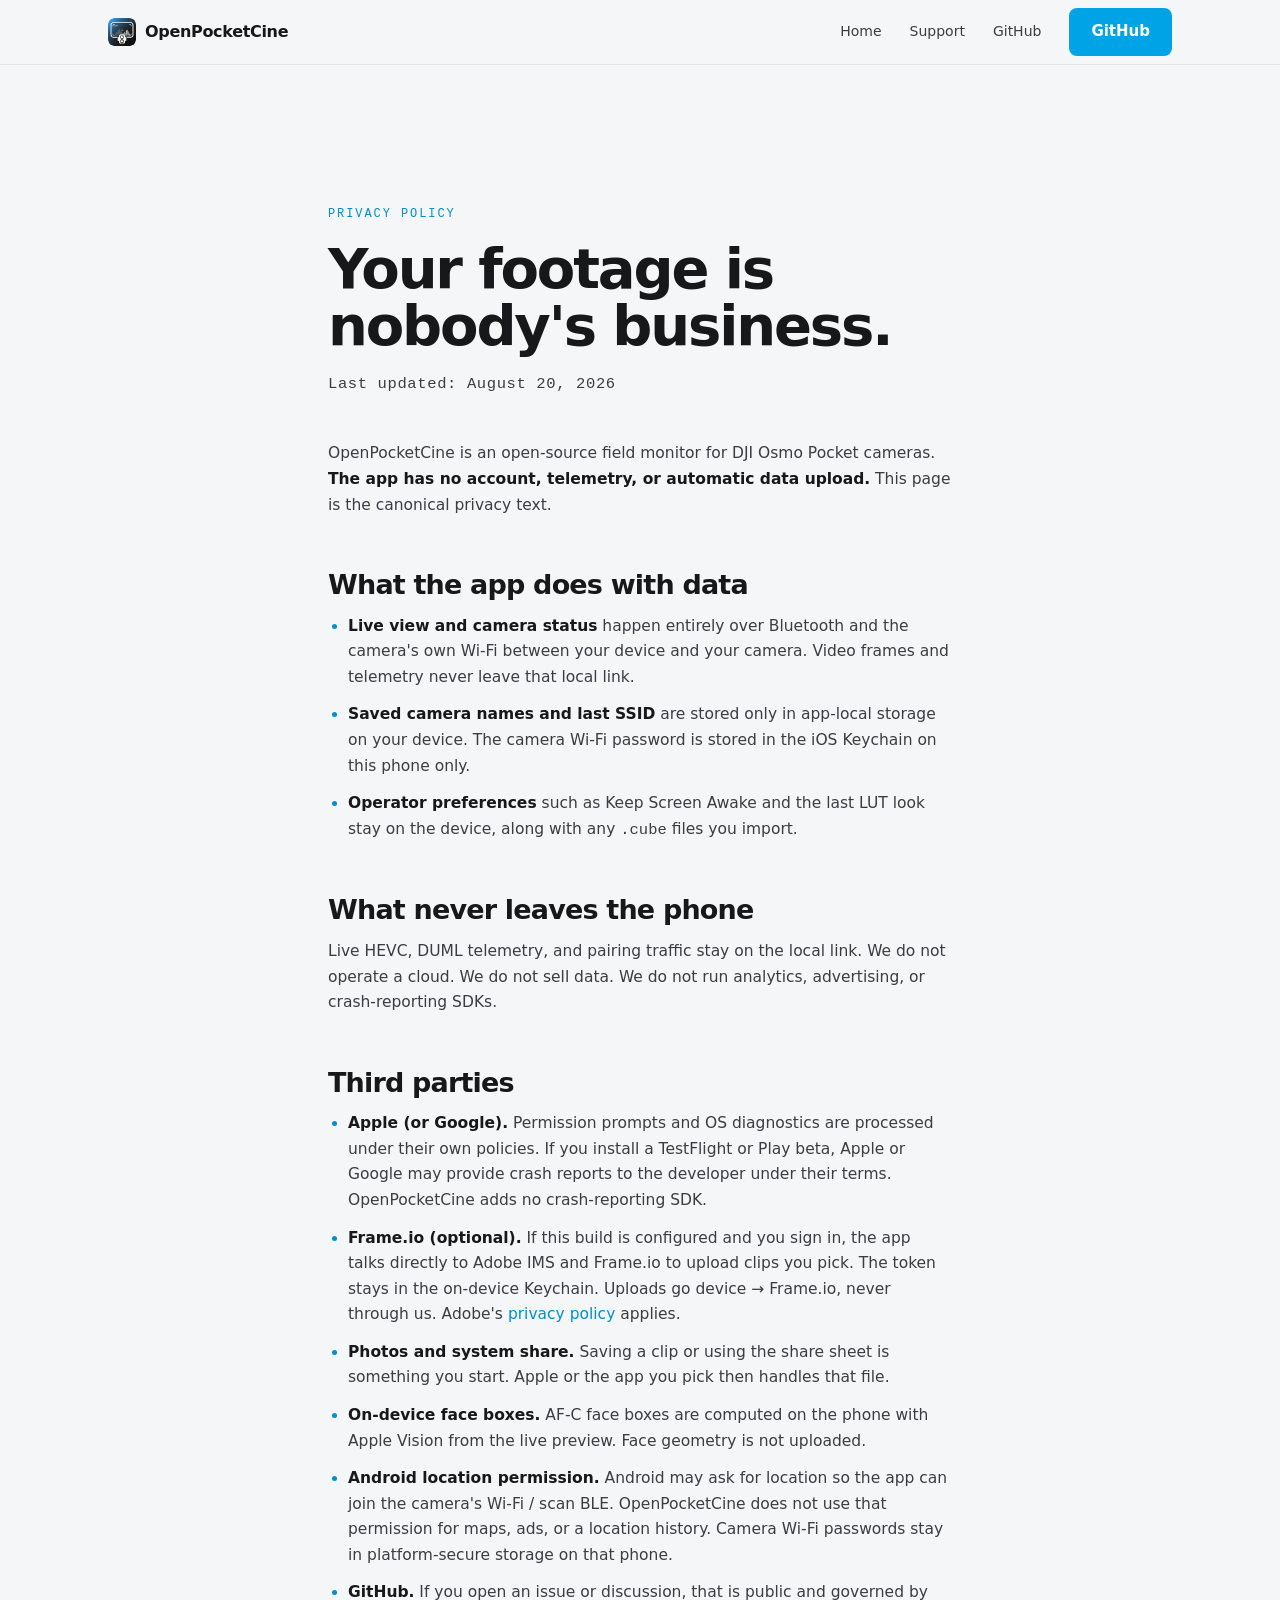
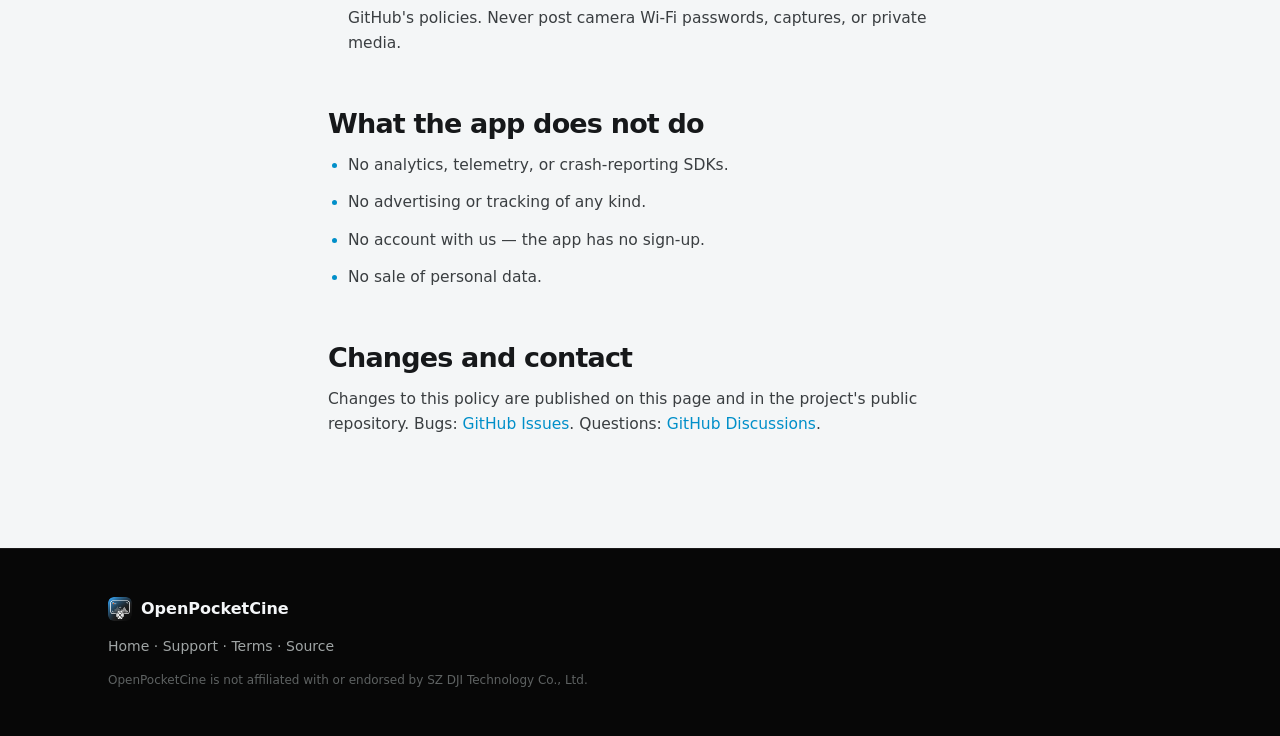
==== commit 219c4e4d: "docs: prepare Issues and Discussions for public contribution (#30) Point bug reports and feature ide" ====
--- a/site/privacy/index.html
+++ b/site/privacy/index.html
@@ -59,7 +59,7 @@
       <div class="container legal-article">
         <span class="kicker">Privacy policy</span>
         <h1>Your footage is nobody's business.</h1>
-        <p class="legal-updated">Last updated: August 18, 2026</p>
+        <p class="legal-updated">Last updated: August 20, 2026</p>
       </div>
     </section>
 
@@ -99,12 +99,33 @@
       <ul>
         <li>
           <strong>Apple (or Google).</strong> Permission prompts and OS diagnostics are processed
-          under their own policies. If you later install a TestFlight or Play beta, Apple or
-          Google may provide crash reports to the developer under their terms.
+          under their own policies. If you install a TestFlight or Play beta, Apple or Google may
+          provide crash reports to the developer under their terms. OpenPocketCine adds no
+          crash-reporting SDK.
+        </li>
+        <li>
+          <strong>Frame.io (optional).</strong> If this build is configured and you sign in, the
+          app talks directly to Adobe IMS and Frame.io to upload clips you pick. The token stays
+          in the on-device Keychain. Uploads go device → Frame.io, never through us.
+          Adobe's <a href="https://www.adobe.com/privacy/policy.html">privacy policy</a> applies.
+        </li>
+        <li>
+          <strong>Photos and system share.</strong> Saving a clip or using the share sheet is
+          something you start. Apple or the app you pick then handles that file.
+        </li>
+        <li>
+          <strong>On-device face boxes.</strong> AF-C face boxes are computed on the phone with
+          Apple Vision from the live preview. Face geometry is not uploaded.
+        </li>
+        <li>
+          <strong>Android location permission.</strong> Android may ask for location so the app
+          can join the camera's Wi-Fi / scan BLE. OpenPocketCine does not use that permission for
+          maps, ads, or a location history. Camera Wi-Fi passwords stay in platform-secure storage
+          on that phone.
         </li>
         <li>
           <strong>GitHub.</strong> If you open an issue or discussion, that is public and governed
-          by GitHub's policies.
+          by GitHub's policies. Never post camera Wi-Fi passwords, captures, or private media.
         </li>
       </ul>
 
@@ -119,8 +140,10 @@
       <h2>Changes and contact</h2>
       <p>
         Changes to this policy are published on this page and in the project's public repository.
-        Questions: open an issue at
-        <a href="https://github.com/erik-sutton95/OpenPocketCine" target="_blank" rel="noopener">github.com/erik-sutton95/OpenPocketCine</a>.
+        Bugs:
+        <a href="https://github.com/erik-sutton95/OpenPocketCine/issues/new?template=bug_report.yml" target="_blank" rel="noopener">GitHub Issues</a>.
+        Questions:
+        <a href="https://github.com/erik-sutton95/OpenPocketCine/discussions/new?category=q-a" target="_blank" rel="noopener">GitHub Discussions</a>.
       </p>
     </div>
   </main>
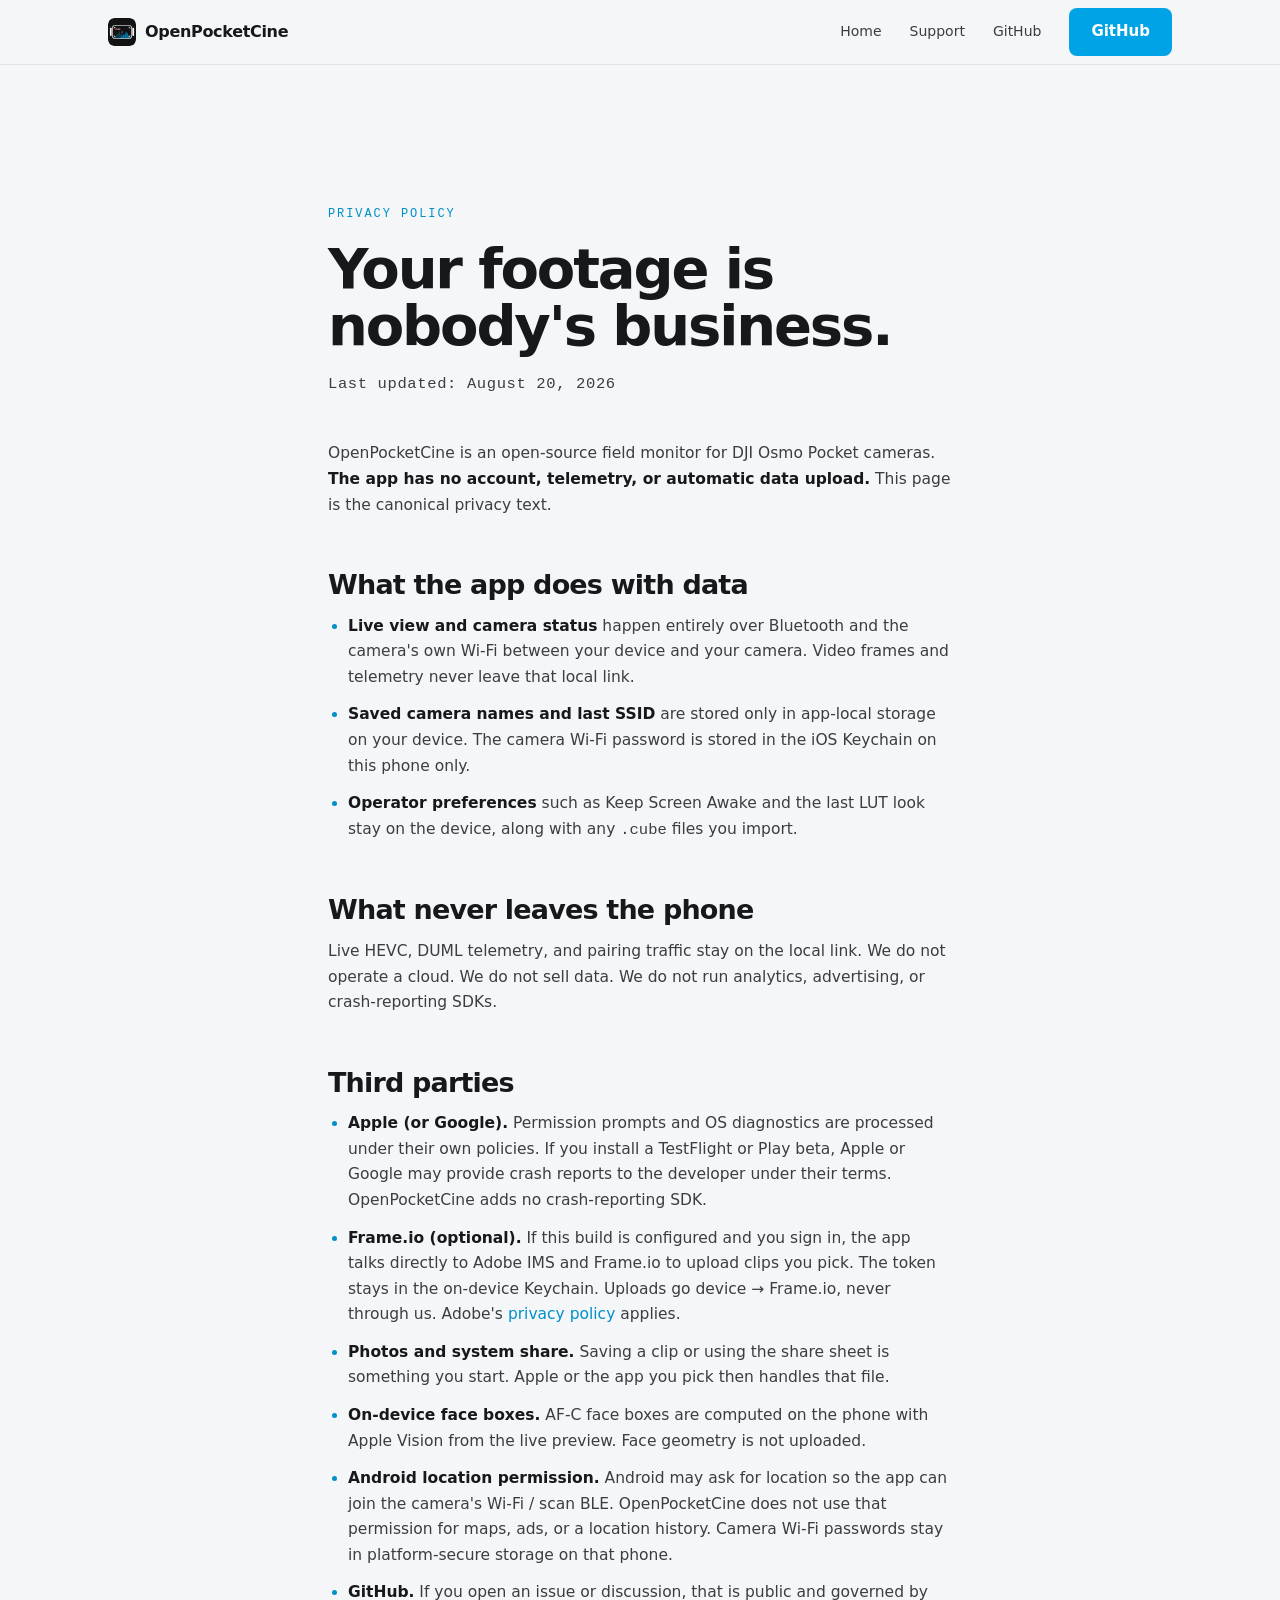
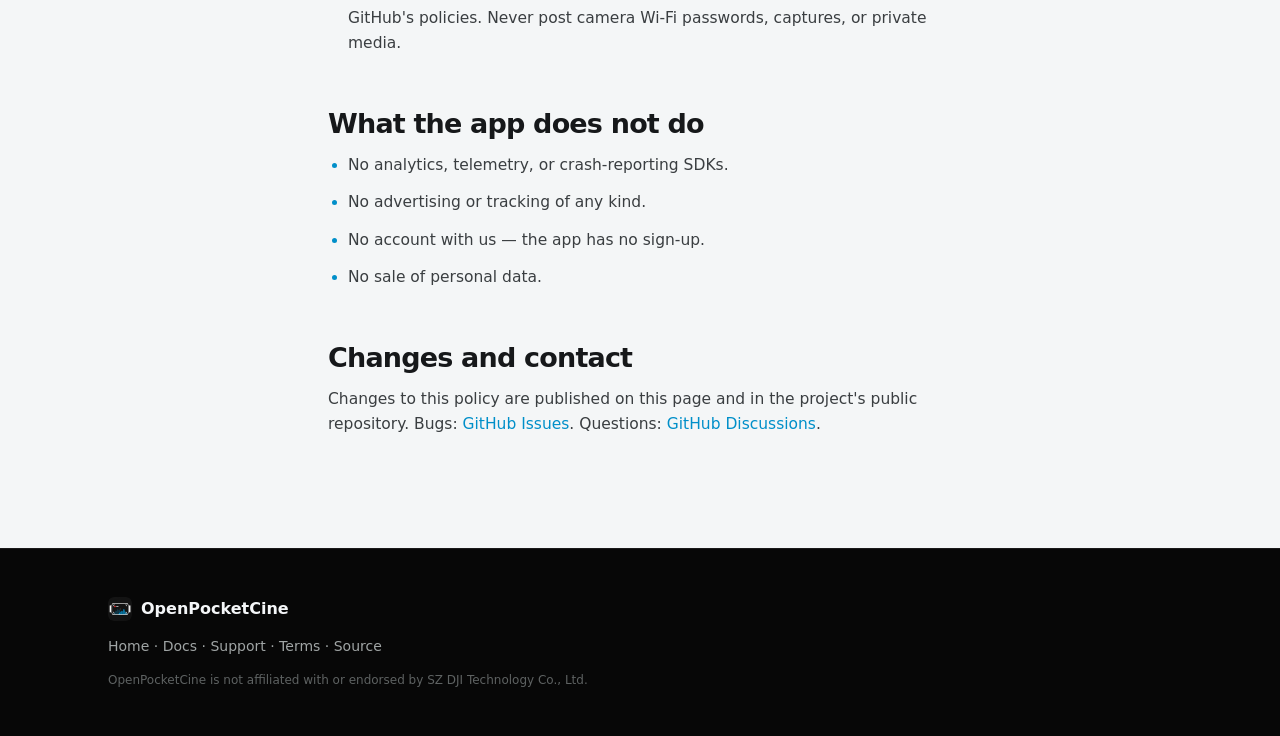
==== commit f5b645ae: "docs: publish the protocol handbook at /docs/ (#103) * docs: publish the protocol handbook at /docs/" ====
--- a/site/privacy/index.html
+++ b/site/privacy/index.html
@@ -151,7 +151,7 @@
   <footer class="footer">
     <div class="container footer__inner">
       <div class="footer__brand"><img src="../assets/icon.png" alt="" width="24" height="24"><span>OpenPocketCine</span></div>
-      <p class="footer__meta"><a href="/">Home</a> · <a href="/support/">Support</a> · <a href="/terms/">Terms</a> · <a href="https://github.com/erik-sutton95/OpenPocketCine" target="_blank" rel="noopener">Source</a></p>
+      <p class="footer__meta"><a href="/">Home</a> · <a href="/docs/">Docs</a> · <a href="/support/">Support</a> · <a href="/terms/">Terms</a> · <a href="https://github.com/erik-sutton95/OpenPocketCine" target="_blank" rel="noopener">Source</a></p>
       <p class="footer__disclaimer">OpenPocketCine is not affiliated with or endorsed by SZ DJI Technology Co., Ltd.</p>
     </div>
   </footer>
--- a/site/assets/app.css
+++ b/site/assets/app.css
@@ -1,5 +1,5 @@
 /* OpenPocketCine landing — DJI product-page bands, not the OpenZCine film set.
-   Tokens: Night / Paper / Sky. No build step; GitHub Pages serves this as-is. */
+  Tokens: Night / Paper / Sky. No build step; GitHub Pages serves this as-is. */
 
 :root {
   --sky:        #00A3E6;
@@ -441,37 +441,204 @@
 .spec-bar:hover .ticker__track { animation-play-state: paused; }
 @media (prefers-reduced-motion: reduce) { .ticker__track { animation: none; } }
 
+.feat-section.section { padding: clamp(48px, 6vw, 84px) 0; }
 .feat-row {
+  display: grid;
+  grid-template-columns: minmax(240px, 0.9fr) minmax(260px, 1.1fr);
+  align-items: center;
+  gap: clamp(28px, 5vw, 72px);
+  text-align: left;
+  overflow: visible;
+}
+.feat-section { overflow: visible; }
+.feat-row--reverse {
+  grid-template-columns: minmax(260px, 1.1fr) minmax(240px, 0.9fr);
+}
+.feat-row--reverse .feat-row__copy { order: 2; }
+.feat-row--reverse .feat-row__visual { order: 1; }
+.feat-row--portrait {
+  grid-template-columns: minmax(240px, 0.95fr) minmax(220px, 1.05fr);
+}
+.feat-row--reverse.feat-row--portrait {
+  grid-template-columns: minmax(220px, 1.05fr) minmax(240px, 0.95fr);
+}
+.feat-row--stack {
+  grid-template-columns: 1fr;
+  text-align: center;
+  gap: clamp(22px, 3.5vw, 40px);
+}
+.feat-row--stack .feat-row__copy {
+  max-width: 38rem;
+  margin-inline: auto;
+}
+.feat-row--stack .feat-row__copy .lead { margin-inline: auto; }
+.feat-row__copy { max-width: 34rem; }
+.feat-row__copy h2 { margin: 4px 0 16px; text-wrap: balance; }
+.feat-row__copy .lead { margin-inline: 0; max-width: 42ch; }
+.feat-row__visual {
   display: flex;
-  flex-direction: column;
   align-items: center;
-  text-align: center;
-  gap: clamp(28px, 4vw, 48px);
-}
-.feat-row__copy { max-width: 38rem; }
-.feat-row__copy h2 { margin: 4px 0 16px; }
-.feat-row__copy .lead { margin-inline: auto; }
-.feat-row__visual {
-  display: flex; align-items: center; justify-content: center;
+  justify-content: center;
   width: 100%;
-  min-height: 0;
-  padding: 20px clamp(56px, 9vw, 120px) 96px;
+  min-height: auto;
+  padding: 12px 20px 52px;
   overflow: visible;
+  transform-origin: center center;
 }
 .feat-row__visual img {
   display: block;
   width: auto;
-  max-width: min(1200px, 100%);
+  max-width: 100%;
   height: auto;
   margin-inline: auto;
-  filter: drop-shadow(0 28px 48px rgba(0,0,0,0.22));
+  filter: drop-shadow(0 28px 48px rgba(0, 0, 0, 0.22));
 }
 .feat-row__visual img.is-portrait {
   width: auto;
-  max-width: min(480px, 70vw);
-  max-height: min(82vh, 820px);
-}
-.band--dark .feat-row__visual img { filter: drop-shadow(0 30px 60px rgba(0,0,0,0.5)); }
+  max-width: min(420px, 100%);
+  max-height: min(72vh, 680px);
+}
+.band--dark .feat-row__visual img { filter: drop-shadow(0 30px 60px rgba(0, 0, 0, 0.5)); }
+.feat-row__visual--pair {
+  padding: 12px 8px 52px;
+}
+.feat-row--stack .feat-pair {
+  width: min(1180px, 100%);
+}
+.feat-row__visual--pair img {
+  max-width: none;
+  filter: drop-shadow(0 28px 48px rgba(0, 0, 0, 0.22));
+}
+.feat-pair {
+  display: grid;
+  grid-template-columns: 1fr 1fr;
+  gap: clamp(2px, 0.6vw, 8px);
+  align-items: center;
+  width: 100%;
+}
+.feat-pair img {
+  width: 100%;
+  height: auto;
+}
+.brand-frameio {
+  display: inline-flex;
+  align-items: center;
+  margin-top: 18px;
+  line-height: 0;
+}
+.brand-frameio img {
+  height: 28px;
+  width: auto;
+  filter: none;
+}
+@media (max-width: 860px) {
+  .feat-row,
+  .feat-row--reverse,
+  .feat-row--portrait,
+  .feat-row--reverse.feat-row--portrait {
+    grid-template-columns: 1fr;
+    text-align: center;
+    gap: clamp(16px, 3vw, 28px);
+  }
+  .feat-row--reverse .feat-row__copy,
+  .feat-row--reverse .feat-row__visual { order: unset; }
+  .feat-row__copy .lead { margin-inline: auto; }
+  .feat-row__visual {
+    padding: 8px 12px 48px;
+  }
+  .feat-row__visual img,
+  .feat-row__visual--pair img {
+    filter: drop-shadow(0 14px 18px rgba(0, 0, 0, 0.22));
+  }
+  .feat-row__visual img.is-portrait {
+    max-width: min(320px, 68vw);
+    max-height: min(68vh, 560px);
+  }
+}
+@media (max-width: 640px) {
+  .feat-pair { grid-template-columns: 1fr; gap: 4px; }
+}
+
+.media-bleed {
+  position: relative;
+  isolation: isolate;
+  min-height: max(640px, min(100svh, 980px));
+  display: grid;
+  place-items: end center;
+  overflow: clip;
+  color: #F4F6F8;
+  background: #0B0B0B;
+}
+.media-bleed__photo {
+  position: absolute;
+  inset: 0;
+  z-index: 0;
+  width: 100%;
+  height: 100%;
+  max-width: none;
+  object-fit: cover;
+  object-position: 50% 38%;
+}
+.media-bleed__veil {
+  position: absolute;
+  inset: 0;
+  z-index: 1;
+  pointer-events: none;
+  background:
+    linear-gradient(
+      180deg,
+      rgba(11, 11, 11, 0.12) 0%,
+      rgba(11, 11, 11, 0.08) 42%,
+      rgba(11, 11, 11, 0.48) 72%,
+      rgba(11, 11, 11, 0.82) 100%
+    );
+}
+.media-bleed__copy {
+  position: relative;
+  z-index: 2;
+  text-align: center;
+  max-width: 38rem;
+  padding:
+    0
+    clamp(20px, 5vw, 48px)
+    clamp(88px, 14vh, 168px);
+}
+.media-bleed__copy h2 {
+  margin: 4px 0 16px;
+  color: #F4F6F8;
+  text-wrap: balance;
+  text-shadow: 0 8px 28px rgba(0, 0, 0, 0.45);
+}
+.media-bleed__copy .lead {
+  margin-inline: auto;
+  max-width: 42ch;
+  color: rgba(244, 246, 248, 0.88);
+  text-shadow: 0 4px 18px rgba(0, 0, 0, 0.4);
+}
+@media (max-width: 860px) {
+  .media-bleed {
+    min-height: 0;
+    display: flex;
+    flex-direction: column;
+    place-items: unset;
+  }
+  .media-bleed__photo {
+    position: relative;
+    inset: auto;
+    width: 100%;
+    height: auto;
+    aspect-ratio: 3 / 2;
+    object-fit: cover;
+    object-position: 50% 42%;
+  }
+  .media-bleed__veil { display: none; }
+  .media-bleed__copy {
+    padding: 28px 20px 36px;
+    max-width: none;
+  }
+  .media-bleed__copy h2,
+  .media-bleed__copy .lead { text-shadow: none; }
+}
 
 .journey {
   position: relative;
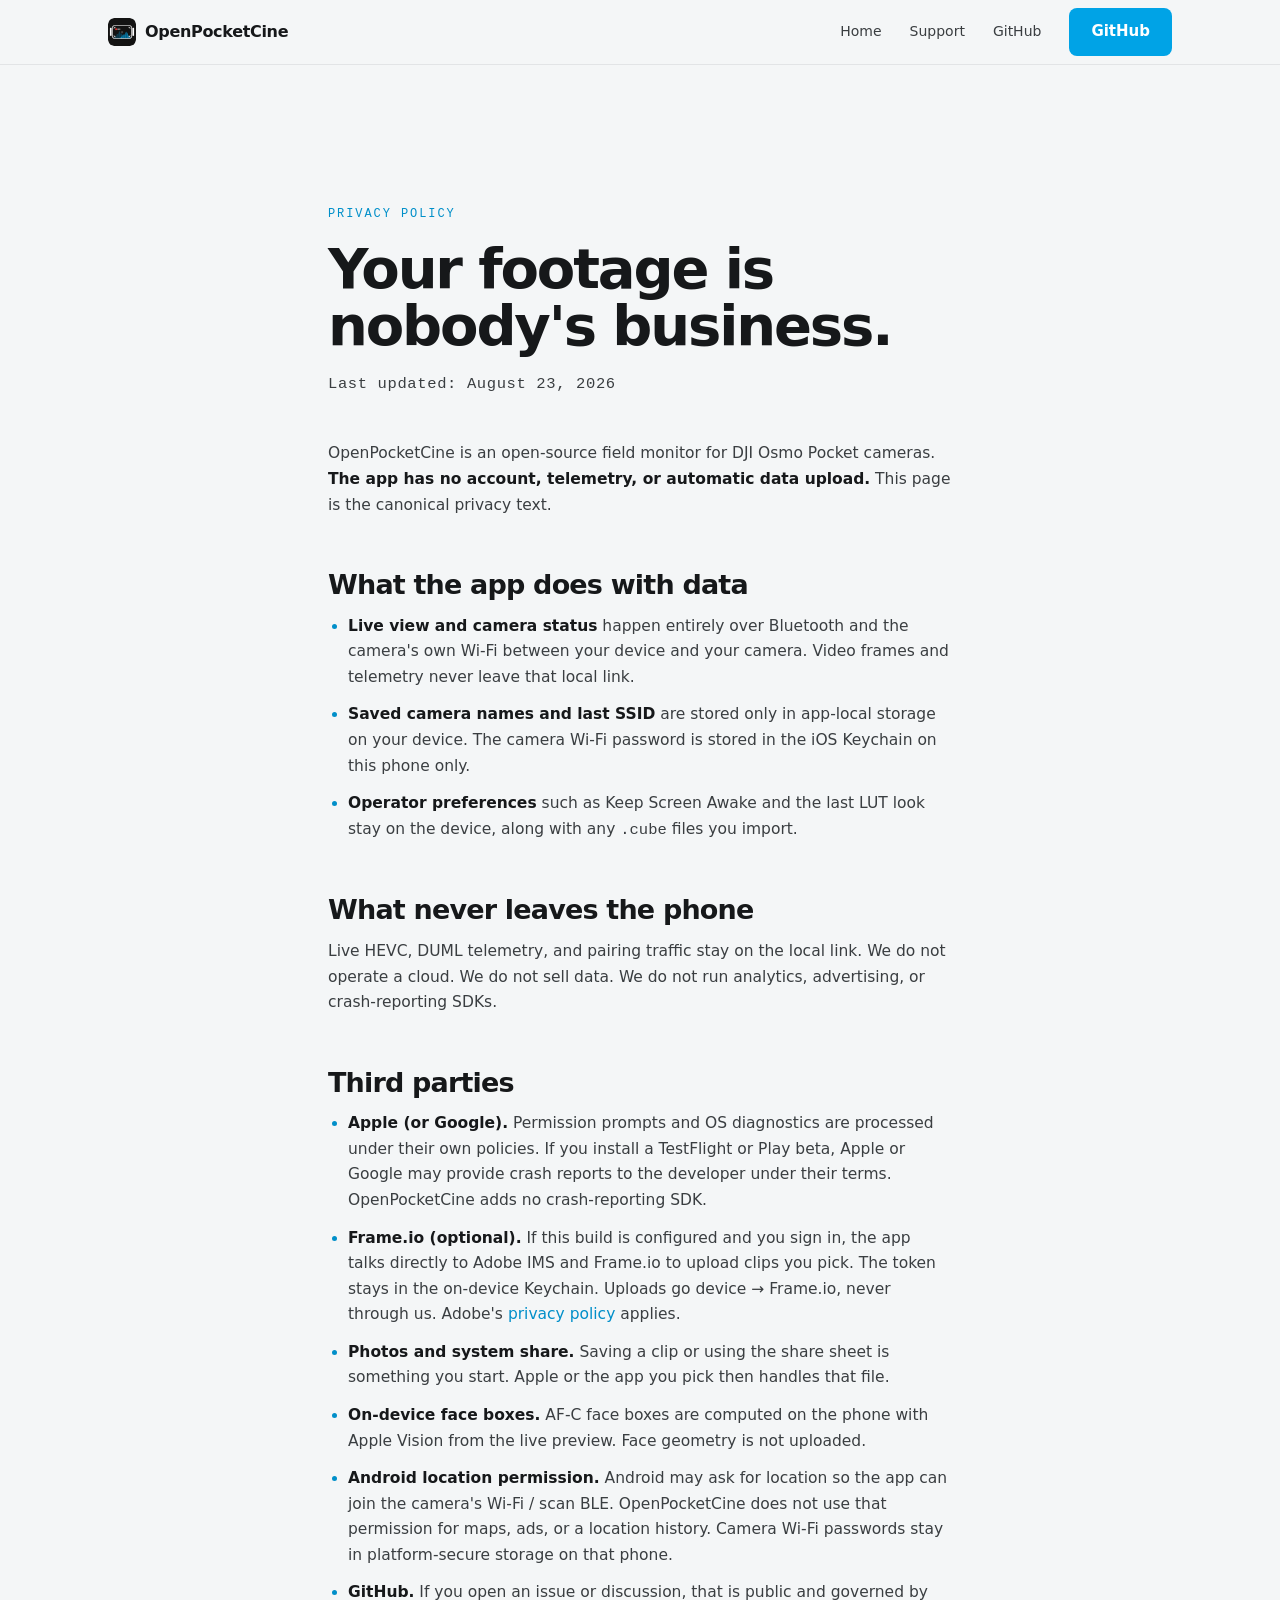
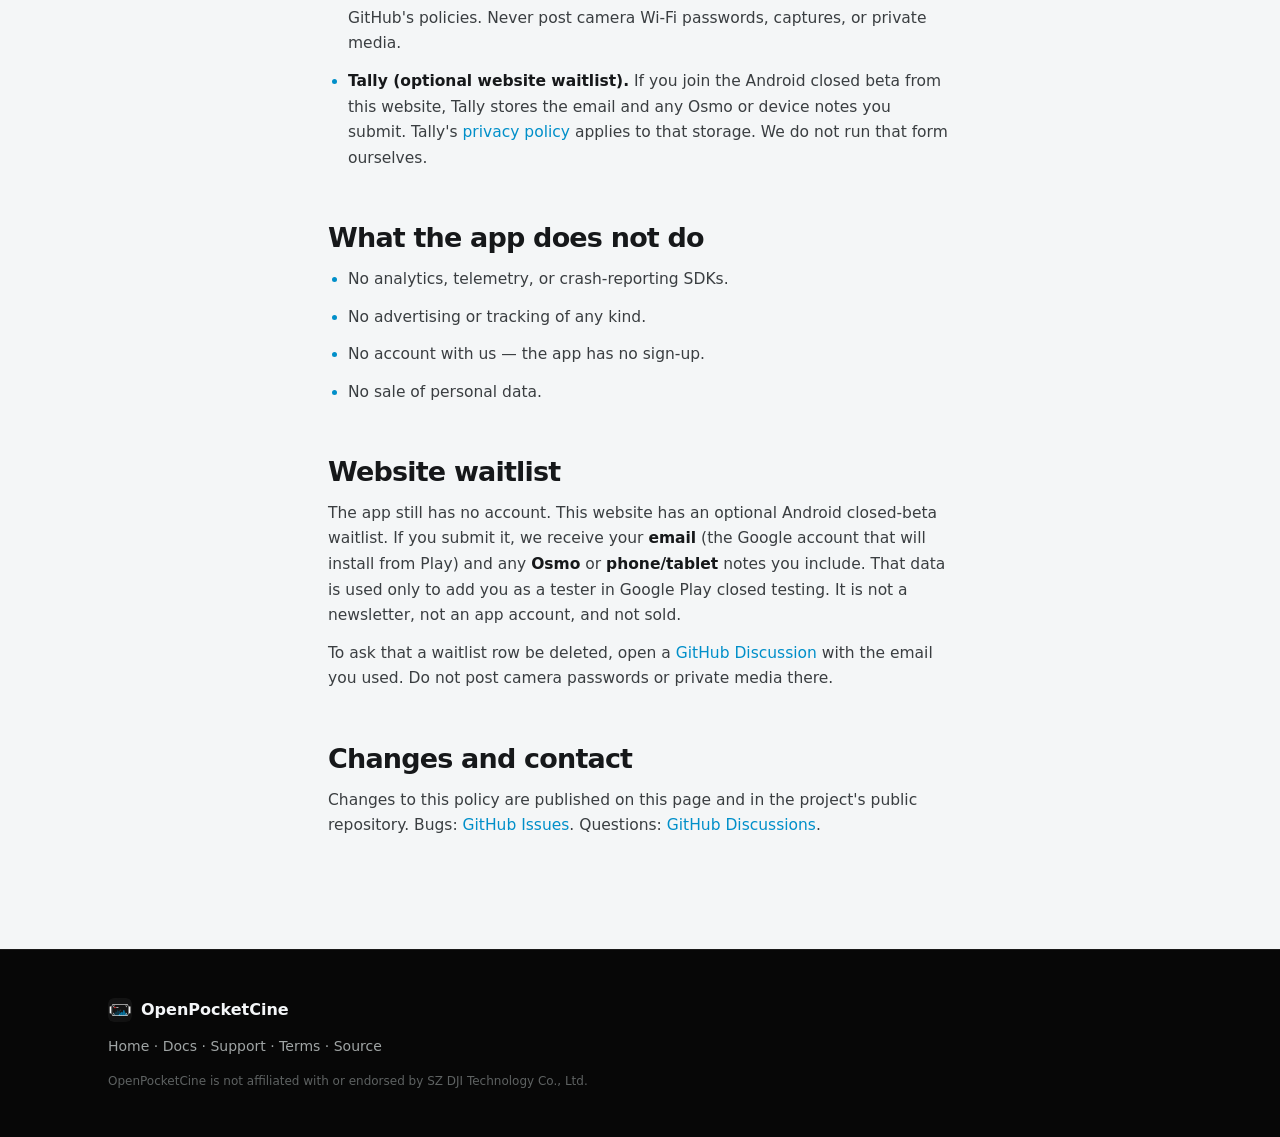
==== commit e923c348: "feat: add an Android closed-beta waitlist on the landing page (#122) The disabled Android CTA opens " ====
--- a/site/privacy/index.html
+++ b/site/privacy/index.html
@@ -59,7 +59,7 @@
       <div class="container legal-article">
         <span class="kicker">Privacy policy</span>
         <h1>Your footage is nobody's business.</h1>
-        <p class="legal-updated">Last updated: August 20, 2026</p>
+        <p class="legal-updated">Last updated: August 23, 2026</p>
       </div>
     </section>
 
@@ -127,6 +127,13 @@
           <strong>GitHub.</strong> If you open an issue or discussion, that is public and governed
           by GitHub's policies. Never post camera Wi-Fi passwords, captures, or private media.
         </li>
+        <li>
+          <strong>Tally (optional website waitlist).</strong> If you join the Android closed beta
+          from this website, Tally stores the email and any Osmo or device notes you submit.
+          Tally's
+          <a href="https://tally.so/help/privacy-policy" target="_blank" rel="noopener">privacy policy</a>
+          applies to that storage. We do not run that form ourselves.
+        </li>
       </ul>
 
       <h2>What the app does not do</h2>
@@ -136,6 +143,20 @@
         <li>No account with us &mdash; the app has no sign-up.</li>
         <li>No sale of personal data.</li>
       </ul>
+
+      <h2>Website waitlist</h2>
+      <p>
+        The app still has no account. This website has an optional Android closed-beta waitlist.
+        If you submit it, we receive your <strong>email</strong> (the Google account that will
+        install from Play) and any <strong>Osmo</strong> or <strong>phone/tablet</strong> notes
+        you include. That data is used only to add you as a tester in Google Play closed testing.
+        It is not a newsletter, not an app account, and not sold.
+      </p>
+      <p>
+        To ask that a waitlist row be deleted, open a
+        <a href="https://github.com/erik-sutton95/OpenPocketCine/discussions/new?category=q-a" target="_blank" rel="noopener">GitHub Discussion</a>
+        with the email you used. Do not post camera passwords or private media there.
+      </p>
 
       <h2>Changes and contact</h2>
       <p>
--- a/site/assets/app.css
+++ b/site/assets/app.css
@@ -747,6 +747,67 @@
 .cta-final h2 { margin-bottom: 12px; }
 .cta-final .hero__cta { margin-top: 24px; }
 
+.beta-dialog {
+  width: min(calc(100% - 32px), 480px);
+  max-height: min(90vh, 820px);
+  margin: auto;
+  padding: 0;
+  border: 1px solid var(--hairline);
+  border-radius: var(--r-lg);
+  background: var(--night);
+  color: #F4F6F8;
+  box-shadow: 0 24px 64px rgba(0, 0, 0, 0.55);
+}
+.beta-dialog::backdrop { background: rgba(0, 0, 0, 0.72); }
+.beta-dialog__panel {
+  position: relative;
+  padding: 28px 24px 20px;
+  overflow: auto;
+  max-height: min(90vh, 820px);
+}
+.beta-dialog__panel .kicker { margin-bottom: 10px; }
+.beta-dialog__panel h2 {
+  font-size: clamp(24px, 3.4vw, 32px);
+  margin-bottom: 10px;
+}
+.beta-dialog__panel .lead {
+  margin: 0 0 18px;
+  font-size: 15px;
+  max-width: none;
+}
+.beta-dialog__close {
+  position: absolute;
+  top: 10px;
+  right: 10px;
+  width: 36px;
+  height: 36px;
+  border: 0;
+  border-radius: 8px;
+  background: transparent;
+  color: var(--silver);
+  font-size: 24px;
+  line-height: 1;
+  cursor: pointer;
+}
+.beta-dialog__close:hover,
+.beta-dialog__close:focus-visible { color: #fff; background: rgba(244, 246, 248, 0.08); }
+.beta-dialog__form {
+  display: block;
+  width: 100%;
+  height: min(32rem, 58vh);
+  border: 0;
+  border-radius: 8px;
+  background: transparent;
+  color-scheme: light;
+}
+.beta-dialog__legal {
+  margin-top: 14px;
+  font-size: 12px;
+  color: var(--titan);
+}
+.beta-dialog__legal a { color: var(--sky); }
+.beta-dialog__legal a:hover { text-decoration: underline; }
+
 .lineup__intro { text-align: center; margin-bottom: clamp(36px, 5vw, 56px); }
 .lineup__intro .lead { margin: 12px auto 0; }
 .lineup {
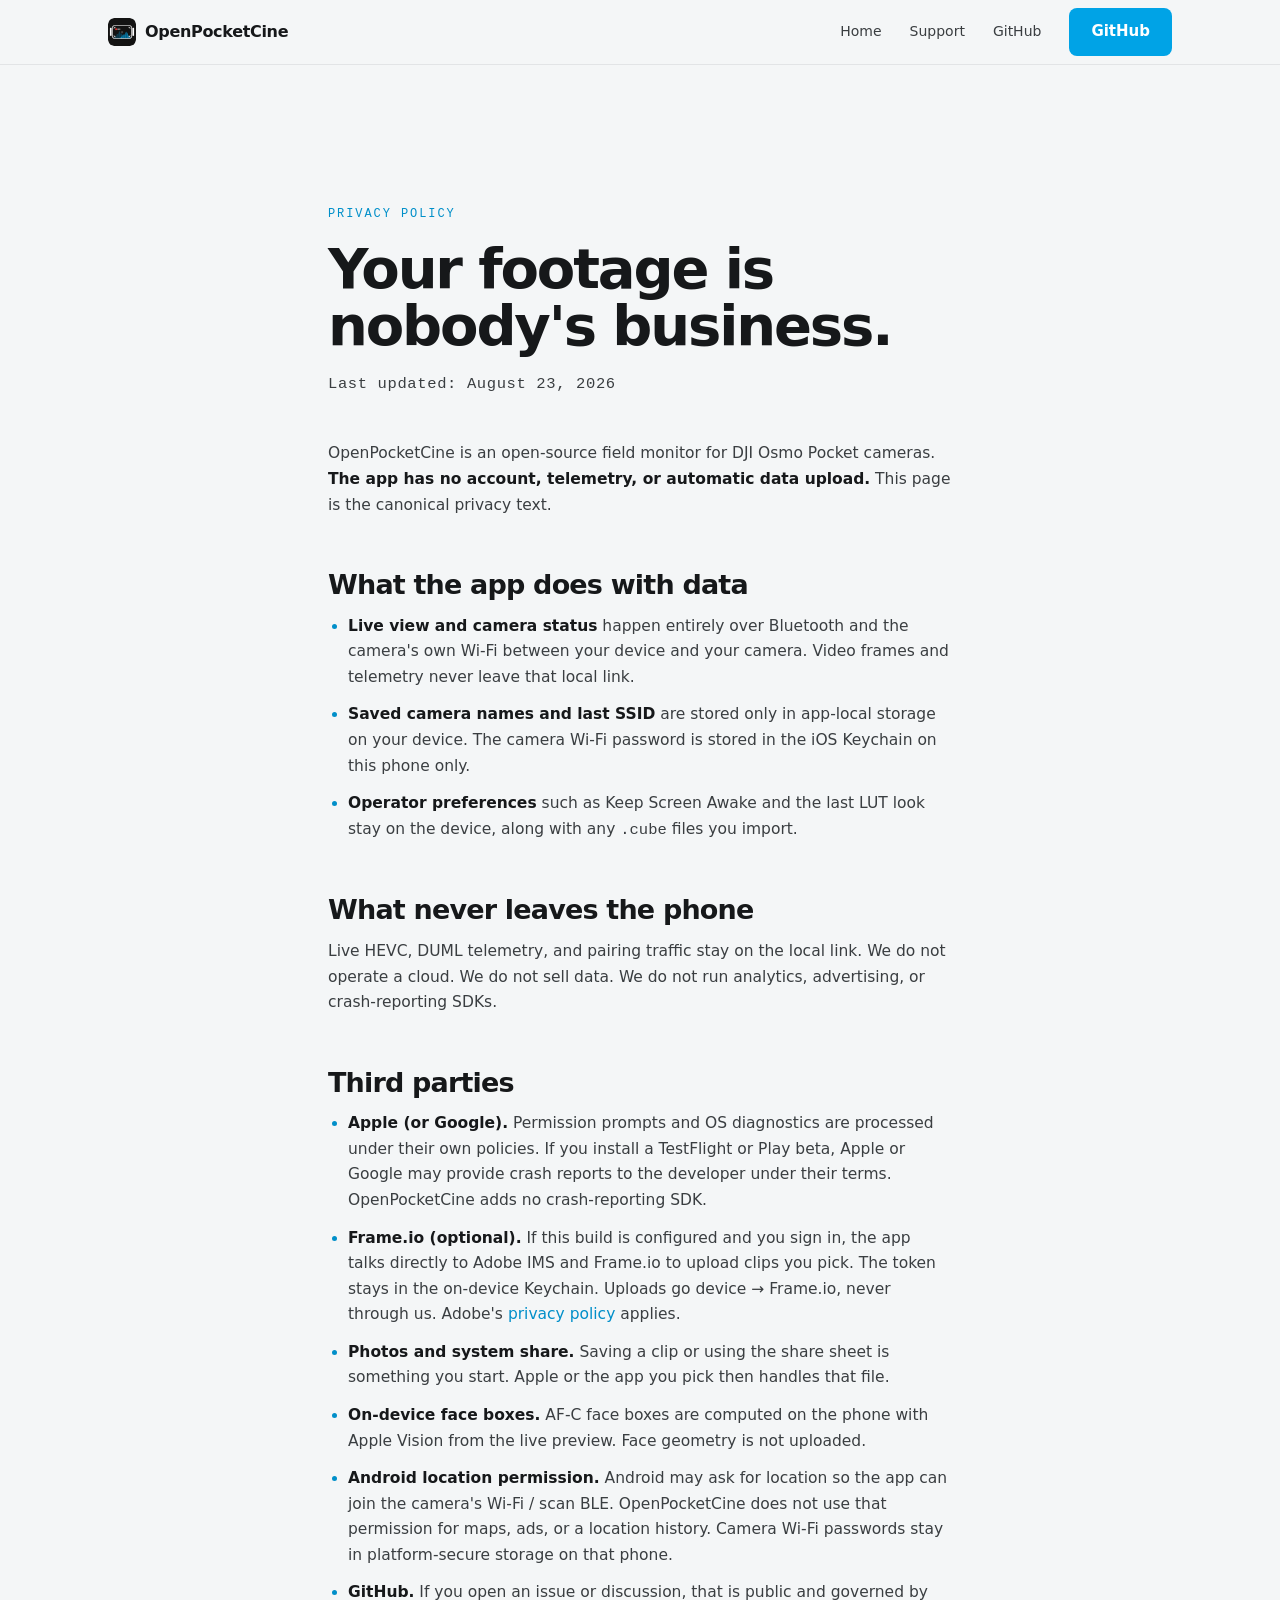
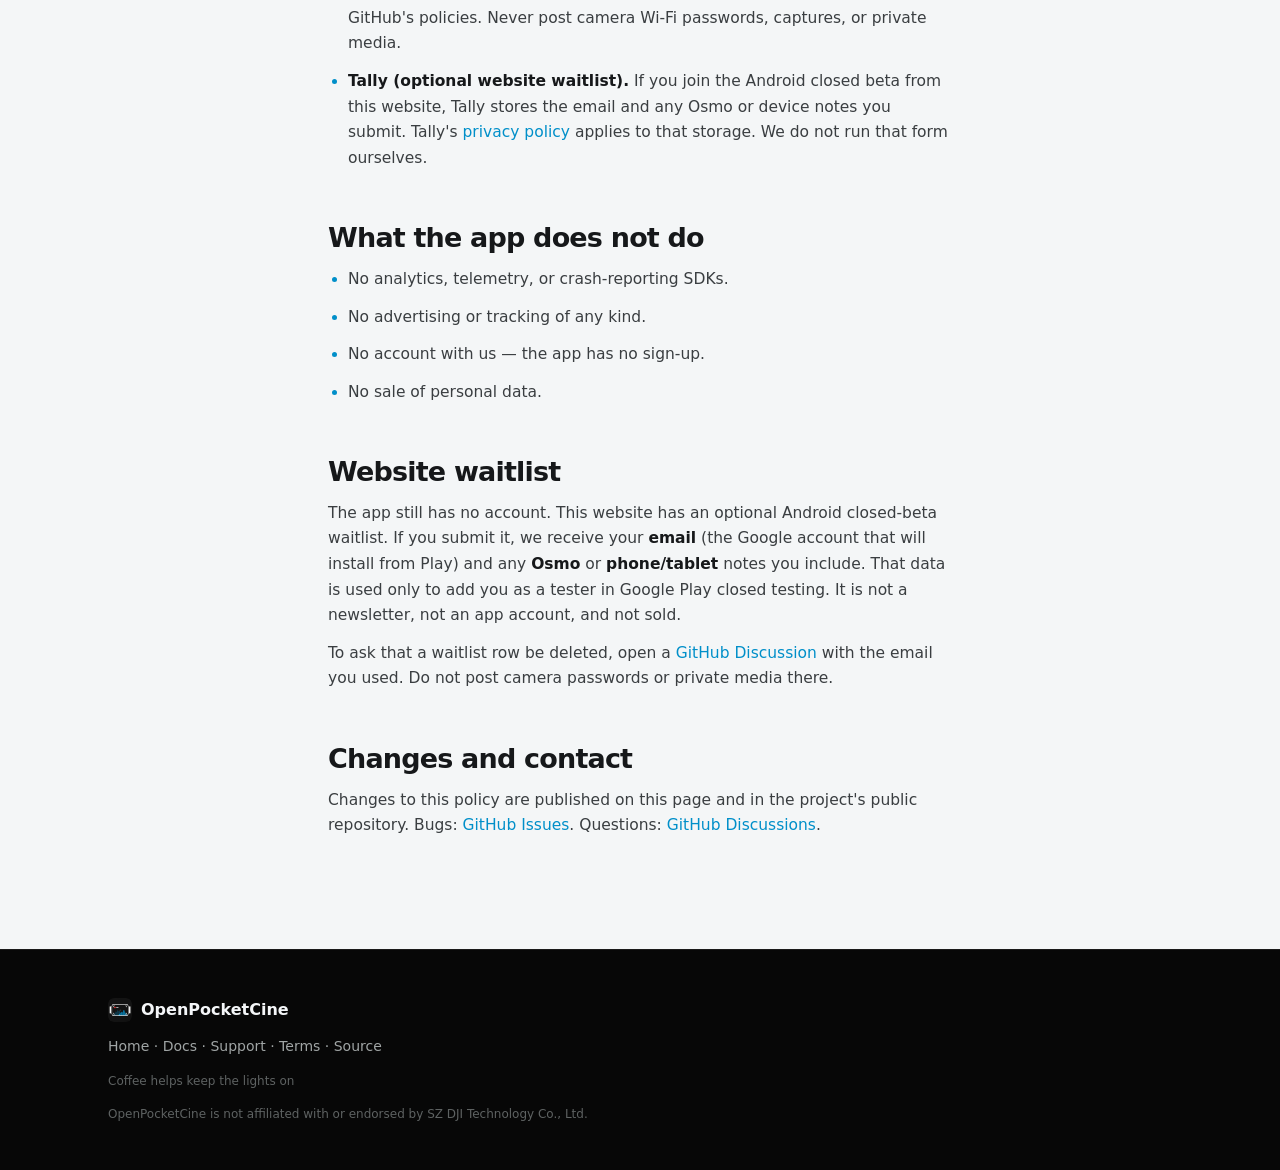
==== commit 23d8e97c: "fix: speed first picture, keep WB honest, and match zoom/FORMAT/COLOR to the body Arm pktType 0x02 i" ====
--- a/site/privacy/index.html
+++ b/site/privacy/index.html
@@ -173,6 +173,7 @@
     <div class="container footer__inner">
       <div class="footer__brand"><img src="../assets/icon.png" alt="" width="24" height="24"><span>OpenPocketCine</span></div>
       <p class="footer__meta"><a href="/">Home</a> · <a href="/docs/">Docs</a> · <a href="/support/">Support</a> · <a href="/terms/">Terms</a> · <a href="https://github.com/erik-sutton95/OpenPocketCine" target="_blank" rel="noopener">Source</a></p>
+      <p class="footer__coffee"><a href="https://buymeacoffee.com/eriksutton" target="_blank" rel="noopener">Coffee helps keep the lights on</a></p>
       <p class="footer__disclaimer">OpenPocketCine is not affiliated with or endorsed by SZ DJI Technology Co., Ltd.</p>
     </div>
   </footer>
--- a/site/assets/app.css
+++ b/site/assets/app.css
@@ -228,6 +228,10 @@
 .footer__brand img { border-radius: 6px; }
 .footer__meta { color: var(--silver); font-size: 14px; }
 .footer__meta a:hover { color: #fff; }
+.footer__coffee { font-size: 12px; color: var(--titan); }
+.footer__coffee a { color: inherit; }
+.footer__coffee a:hover,
+.footer__coffee a:focus-visible { color: var(--silver); }
 .footer__disclaimer { color: var(--titan); font-size: 12px; line-height: 1.5; max-width: 70ch; }
 
 /* Support / legal — light article, DJI help-center feel */
@@ -742,6 +746,16 @@
   background: rgba(168, 112, 20, 0.10);
   border-color: rgba(168, 112, 20, 0.24);
 }
+.badge--partial {
+  background: rgba(32, 140, 128, 0.14);
+  color: #4ECDB8;
+  border-color: rgba(32, 140, 128, 0.32);
+}
+.band--light .badge--partial {
+  color: #1A6B62;
+  background: rgba(32, 140, 128, 0.10);
+  border-color: rgba(32, 140, 128, 0.24);
+}
 
 .cta-final { text-align: center; display: flex; flex-direction: column; align-items: center; }
 .cta-final h2 { margin-bottom: 12px; }
@@ -816,6 +830,9 @@
   gap: 16px;
 }
 .lineup__card {
+  display: flex;
+  flex-direction: column;
+  align-items: center;
   text-align: center;
   background: #fff;
   border: 1px solid var(--hairline);
@@ -835,7 +852,12 @@
   filter: drop-shadow(0 16px 28px rgba(0,0,0,.12));
 }
 .lineup__card h3 { margin-bottom: 4px; font-size: clamp(16px, 1.6vw, 20px); }
-.lineup__card p { color: var(--muted); font-size: 13px; margin-bottom: 14px; }
+.lineup__card p {
+  color: var(--muted);
+  font-size: 13px;
+  flex: 1;
+  margin-bottom: 14px;
+}
 .lineup__meta { text-align: center; margin-top: 28px; color: var(--muted); font-size: 14px; }
 @media (max-width: 980px) {
   .lineup { grid-template-columns: repeat(3, minmax(0, 1fr)); }
@@ -845,3 +867,119 @@
   .lineup__card img { height: 128px; }
   .lineup__card:first-child { grid-column: 1 / -1; }
 }
+
+.voice {
+  padding: clamp(40px, 6vw, 64px) 0;
+  border-top: 1px solid var(--hairline);
+  border-bottom: 1px solid var(--hairline);
+}
+.voice + .feat-section { padding-top: clamp(56px, 7vw, 88px); }
+.feat-section + .voice { margin-top: -12px; }
+.voice__inner {
+  text-align: center;
+  max-width: 40rem;
+  margin: 0 auto;
+}
+.voice blockquote {
+  font-family: var(--display);
+  font-size: clamp(20px, 2.6vw, 28px);
+  font-weight: 500;
+  line-height: 1.35;
+  letter-spacing: -0.025em;
+  text-wrap: balance;
+}
+.voice blockquote p { margin: 0; }
+.voice__by {
+  margin-top: 18px;
+  font-family: var(--mono);
+  font-size: 11px;
+  font-weight: 500;
+  letter-spacing: 0.12em;
+  text-transform: uppercase;
+  color: var(--muted);
+}
+.voice__by a:hover,
+.voice__by a:focus-visible { color: var(--accent); }
+
+.press__intro { text-align: center; margin-bottom: clamp(32px, 4.5vw, 48px); }
+.press__intro .lead { margin: 12px auto 0; }
+.press {
+  display: grid;
+  grid-template-columns: 1fr 1fr;
+  gap: 16px;
+}
+.press__card {
+  display: flex;
+  flex-direction: column;
+  align-items: stretch;
+  padding: 0;
+  overflow: hidden;
+  background: var(--surface);
+  border: 1px solid var(--hairline);
+  border-radius: var(--r-lg);
+  transition: border-color .2s ease, transform .2s var(--ease-out);
+}
+.press__card:hover,
+.press__card:focus-visible {
+  border-color: rgba(0, 163, 230, 0.45);
+  transform: translateY(-2px);
+}
+.press__media {
+  position: relative;
+  display: block;
+  width: 100%;
+  aspect-ratio: 16 / 9;
+  overflow: hidden;
+  background: #111;
+  flex: 0 0 auto;
+}
+.press__thumb {
+  position: absolute;
+  inset: 0;
+  width: 100%;
+  height: 100%;
+  object-fit: cover;
+  object-position: center;
+}
+.press__body {
+  display: flex;
+  flex-direction: column;
+  align-items: flex-start;
+  gap: 10px;
+  padding: 18px 20px 20px;
+  flex: 1;
+}
+.press__outlet {
+  font-family: var(--mono);
+  font-weight: 500;
+  font-size: 11px;
+  letter-spacing: 0.14em;
+  text-transform: uppercase;
+  color: var(--accent);
+}
+.press__card h3 {
+  font-size: clamp(16px, 1.7vw, 19px);
+  font-weight: 600;
+  letter-spacing: -0.02em;
+  text-wrap: balance;
+}
+.press__card p {
+  color: var(--muted);
+  font-size: 14px;
+  line-height: 1.5;
+  flex: 1;
+}
+.press__more {
+  font-family: var(--mono);
+  font-size: 11px;
+  font-weight: 500;
+  letter-spacing: 0.08em;
+  text-transform: lowercase;
+  color: var(--accent);
+  margin-top: 4px;
+}
+@media (max-width: 720px) {
+  .press { grid-template-columns: 1fr; }
+}
+#press { padding-bottom: clamp(36px, 4vw, 52px); }
+#press + #download { padding-top: clamp(28px, 3.5vw, 48px); }
